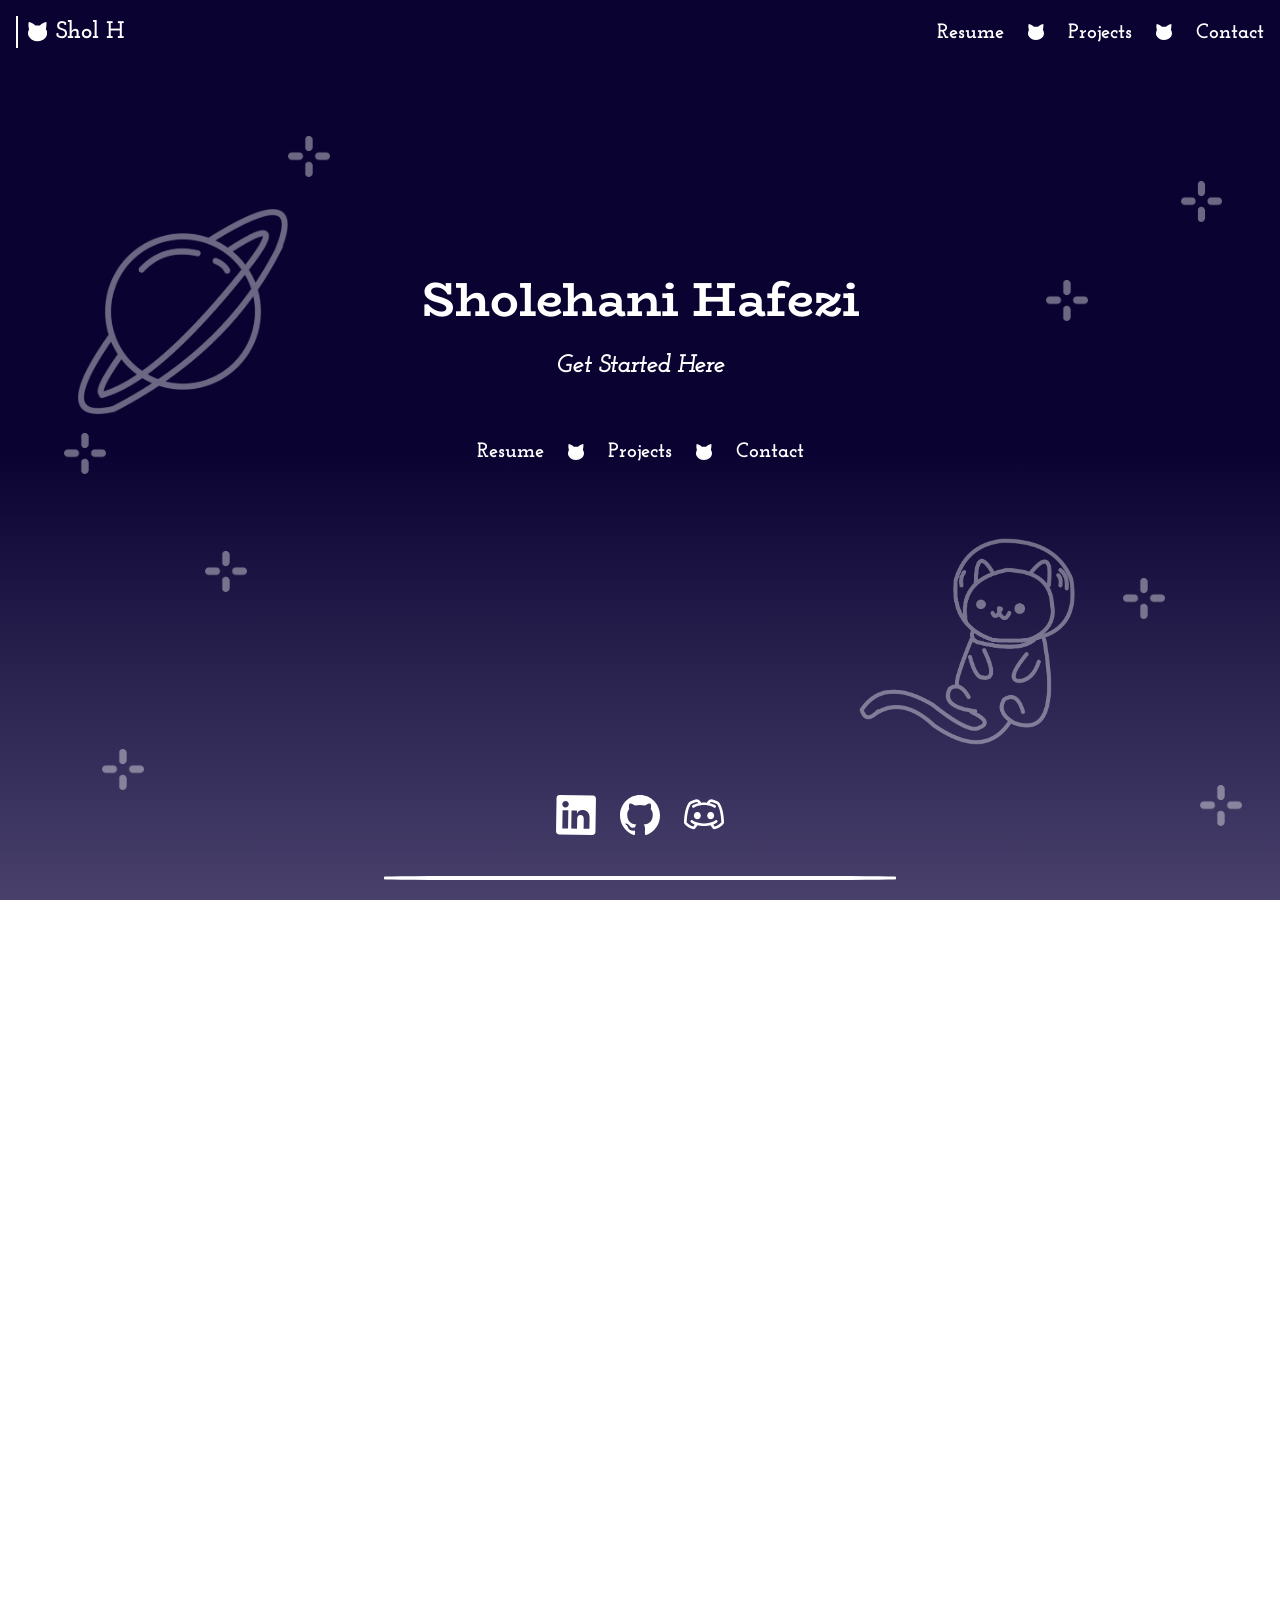
==== index.html @ 2baee641 "trying to get pages" ====
<!DOCTYPE html>
<html lang="en">

<head>
    <meta charset="utf-8">
    <title>Sholehani's Resume Website</title>
    <link href="assets/images/myicon.ico" rel="icon">

    <link rel="stylesheet" type="text/css" href="/global.css">
    <link rel="stylesheet" type="text/css" href="/styles/index.css">
</head>

<body>
    <header>
        <nav id="home-nav">
            <div class="vertical-line"></div>
            <svg id="cat-home" viewBox="-9512 -6772 30 30">
                <path d="M-9487.831,-6744.692C-9487.831,-6744.692,-9483.152,-6747.042,-9482.124,-6753.346C-9481.396,-6757.812,-9484.100,-6760.846,-9484.100,-6760.846C-9484.100,-6760.846,-9483.506,-6763.000,-9483.222,-6766.615C-9482.921,-6770.436,-9483.222,-6772.000,-9483.222,-6772.000C-9483.222,-6772.000,-9485.755,-6771.724,-9488.709,-6770.077C-9492.193,-6768.134,-9493.318,-6766.615,-9493.318,-6766.615L-9500.780,-6766.615C-9500.780,-6766.615,-9501.992,-6768.225,-9505.388,-6770.077C-9508.576,-6771.815,-9510.656,-6772.000,-9510.656,-6772.000C-9510.656,-6772.000,-9511.453,-6770.139,-9511.314,-6766.615C-9511.160,-6762.703,-9510.217,-6760.846,-9510.217,-6760.846C-9510.217,-6760.846,-9512.258,-6757.600,-9511.973,-6753.346C-9511.673,-6748.882,-9506.266,-6744.692,-9506.266,-6744.692C-9506.266,-6744.692,-9503.389,-6742.000,-9497.268,-6742.000C-9491.099,-6742.000,-9487.831,-6744.692,-9487.831,-6744.692Z" style="fill:#ffffff;fill-opacity:1"></path>
            </svg>
        <a id="home-link" title="Shol H" href="#home-page"> Shol H </a>
        </nav>

        <nav>
            <a title="Resume"  href="#resume-page">Resume</a>
            <svg class="cat-nav" viewBox="-9512 -6772 30 30">
                <path d="M-9487.831,-6744.692C-9487.831,-6744.692,-9483.152,-6747.042,-9482.124,-6753.346C-9481.396,-6757.812,-9484.100,-6760.846,-9484.100,-6760.846C-9484.100,-6760.846,-9483.506,-6763.000,-9483.222,-6766.615C-9482.921,-6770.436,-9483.222,-6772.000,-9483.222,-6772.000C-9483.222,-6772.000,-9485.755,-6771.724,-9488.709,-6770.077C-9492.193,-6768.134,-9493.318,-6766.615,-9493.318,-6766.615L-9500.780,-6766.615C-9500.780,-6766.615,-9501.992,-6768.225,-9505.388,-6770.077C-9508.576,-6771.815,-9510.656,-6772.000,-9510.656,-6772.000C-9510.656,-6772.000,-9511.453,-6770.139,-9511.314,-6766.615C-9511.160,-6762.703,-9510.217,-6760.846,-9510.217,-6760.846C-9510.217,-6760.846,-9512.258,-6757.600,-9511.973,-6753.346C-9511.673,-6748.882,-9506.266,-6744.692,-9506.266,-6744.692C-9506.266,-6744.692,-9503.389,-6742.000,-9497.268,-6742.000C-9491.099,-6742.000,-9487.831,-6744.692,-9487.831,-6744.692Z" style="fill:#ffffff;fill-opacity:1"></path>
            </svg>
            <a title="Project" href="#project-page">Projects</a>
            <svg class="cat-nav" viewBox="-9512 -6772 30 30">
                <path d="M-9487.831,-6744.692C-9487.831,-6744.692,-9483.152,-6747.042,-9482.124,-6753.346C-9481.396,-6757.812,-9484.100,-6760.846,-9484.100,-6760.846C-9484.100,-6760.846,-9483.506,-6763.000,-9483.222,-6766.615C-9482.921,-6770.436,-9483.222,-6772.000,-9483.222,-6772.000C-9483.222,-6772.000,-9485.755,-6771.724,-9488.709,-6770.077C-9492.193,-6768.134,-9493.318,-6766.615,-9493.318,-6766.615L-9500.780,-6766.615C-9500.780,-6766.615,-9501.992,-6768.225,-9505.388,-6770.077C-9508.576,-6771.815,-9510.656,-6772.000,-9510.656,-6772.000C-9510.656,-6772.000,-9511.453,-6770.139,-9511.314,-6766.615C-9511.160,-6762.703,-9510.217,-6760.846,-9510.217,-6760.846C-9510.217,-6760.846,-9512.258,-6757.600,-9511.973,-6753.346C-9511.673,-6748.882,-9506.266,-6744.692,-9506.266,-6744.692C-9506.266,-6744.692,-9503.389,-6742.000,-9497.268,-6742.000C-9491.099,-6742.000,-9487.831,-6744.692,-9487.831,-6744.692Z" style="fill:#ffffff;fill-opacity:1"></path>
            </svg>
            <a title="Contact" href="#contact-page">Contact</a>
        </nav>
    </header>

    <main>

        <div id="home-page" class="page">
            <h1>Sholehani Hafezi</h1>
            <h3>Get Started Here</h3>
            <nav id="home-nav2">
                <a title="Resume"  href="#resume-page">Resume</a>
                <svg class="cat-nav" viewBox="-9512 -6772 30 30">
                    <path d="M-9487.831,-6744.692C-9487.831,-6744.692,-9483.152,-6747.042,-9482.124,-6753.346C-9481.396,-6757.812,-9484.100,-6760.846,-9484.100,-6760.846C-9484.100,-6760.846,-9483.506,-6763.000,-9483.222,-6766.615C-9482.921,-6770.436,-9483.222,-6772.000,-9483.222,-6772.000C-9483.222,-6772.000,-9485.755,-6771.724,-9488.709,-6770.077C-9492.193,-6768.134,-9493.318,-6766.615,-9493.318,-6766.615L-9500.780,-6766.615C-9500.780,-6766.615,-9501.992,-6768.225,-9505.388,-6770.077C-9508.576,-6771.815,-9510.656,-6772.000,-9510.656,-6772.000C-9510.656,-6772.000,-9511.453,-6770.139,-9511.314,-6766.615C-9511.160,-6762.703,-9510.217,-6760.846,-9510.217,-6760.846C-9510.217,-6760.846,-9512.258,-6757.600,-9511.973,-6753.346C-9511.673,-6748.882,-9506.266,-6744.692,-9506.266,-6744.692C-9506.266,-6744.692,-9503.389,-6742.000,-9497.268,-6742.000C-9491.099,-6742.000,-9487.831,-6744.692,-9487.831,-6744.692Z" style="fill:#ffffff;fill-opacity:1"></path>
                </svg>
                <a title="Project" href="#project-page">Projects</a>
                <svg class="cat-nav" viewBox="-9512 -6772 30 30">
                    <path d="M-9487.831,-6744.692C-9487.831,-6744.692,-9483.152,-6747.042,-9482.124,-6753.346C-9481.396,-6757.812,-9484.100,-6760.846,-9484.100,-6760.846C-9484.100,-6760.846,-9483.506,-6763.000,-9483.222,-6766.615C-9482.921,-6770.436,-9483.222,-6772.000,-9483.222,-6772.000C-9483.222,-6772.000,-9485.755,-6771.724,-9488.709,-6770.077C-9492.193,-6768.134,-9493.318,-6766.615,-9493.318,-6766.615L-9500.780,-6766.615C-9500.780,-6766.615,-9501.992,-6768.225,-9505.388,-6770.077C-9508.576,-6771.815,-9510.656,-6772.000,-9510.656,-6772.000C-9510.656,-6772.000,-9511.453,-6770.139,-9511.314,-6766.615C-9511.160,-6762.703,-9510.217,-6760.846,-9510.217,-6760.846C-9510.217,-6760.846,-9512.258,-6757.600,-9511.973,-6753.346C-9511.673,-6748.882,-9506.266,-6744.692,-9506.266,-6744.692C-9506.266,-6744.692,-9503.389,-6742.000,-9497.268,-6742.000C-9491.099,-6742.000,-9487.831,-6744.692,-9487.831,-6744.692Z" style="fill:#ffffff;fill-opacity:1"></path>
                </svg>
                <a title="Contact" href="#contact-page">Contact</a>
            </nav>
            
            <nav id="home-social" class="social-nav">
                <a title="GitHub" href="https://linkedin.com/in/Sholehani" target="_blank">
                <svg class="social-icon" viewBox="-8746.478 -5898 55.835 55.835">
                    <path d="M-8741.407,-5897.935C-8743.743,-5897.971,-8745.666,-5896.106,-8745.702,-5893.770L-8746.414,-5847.237C-8746.449,-5844.900,-8744.584,-5842.977,-8742.248,-5842.942L-8695.715,-5842.230C-8693.379,-5842.194,-8691.456,-5844.059,-8691.420,-5846.396L-8690.708,-5892.929C-8690.673,-5895.265,-8692.537,-5897.188,-8694.874,-5897.224L-8741.407,-5897.935ZL-8741.407,-5897.935ZM-8737.289,-5876.716L-8729.251,-5876.593L-8729.639,-5851.211L-8737.677,-5851.334L-8737.289,-5876.716ZL-8737.289,-5876.716ZM-8728.593,-5885.024C-8728.632,-5882.513,-8730.699,-5880.508,-8733.210,-5880.546C-8735.722,-5880.585,-8737.727,-5882.652,-8737.688,-5885.163C-8737.650,-5887.675,-8735.583,-5889.680,-8733.071,-5889.641C-8730.560,-5889.603,-8728.555,-5887.536,-8728.593,-5885.024ZL-8728.593,-5885.024ZM-8699.580,-5866.166C-8699.463,-5873.801,-8704.353,-5876.846,-8709.255,-5876.921C-8710.860,-5877.024,-8712.463,-5876.712,-8713.906,-5876.015C-8715.001,-5875.486,-8716.159,-5874.255,-8717.070,-5872.097L-8717.295,-5872.101L-8717.230,-5876.407L-8724.809,-5876.523L-8725.198,-5851.124L-8717.134,-5851.000L-8716.928,-5864.510C-8717.023,-5865.895,-8716.553,-5867.676,-8715.631,-5868.727C-8714.709,-5869.777,-8713.409,-5870.011,-8712.424,-5870.125L-8712.118,-5870.121C-8709.554,-5870.081,-8707.675,-5868.465,-8707.736,-5864.464L-8707.944,-5850.860L-8699.881,-5850.736L-8699.580,-5866.166ZL-8699.580,-5866.166Z" fill="currentColor" fill-rule="evenodd" clip-rule="evenodd" style="fill:currentColor"></path>
                </svg>
                </a>
            
                <a title="GitHub" href="https://github.com/Sholehani" target="_blank">
                <svg class="social-icon" viewBox="-8636.083 -5897.583 55 55">
                    <path d="M-8608.585,-5897.583C-8623.769,-5897.583,-8636.083,-5884.959,-8636.083,-5869.386C-8636.083,-5856.930,-8628.204,-5846.361,-8617.276,-5842.631C-8615.900,-5842.373,-8615.399,-5843.243,-8615.399,-5843.991C-8615.399,-5844.661,-8615.422,-5846.434,-8615.436,-5848.786C-8623.085,-5847.083,-8624.699,-5852.566,-8624.699,-5852.566C-8625.950,-5855.824,-8627.753,-5856.691,-8627.753,-5856.691C-8630.250,-5858.439,-8627.564,-5858.405,-8627.564,-5858.405C-8624.804,-5858.206,-8623.352,-5855.498,-8623.352,-5855.498C-8620.899,-5851.190,-8616.915,-5852.435,-8615.348,-5853.157C-8615.098,-5854.978,-8614.388,-5856.221,-8613.603,-5856.925C-8619.709,-5857.638,-8626.129,-5860.056,-8626.129,-5870.861C-8626.129,-5873.940,-8625.057,-5876.455,-8623.298,-5878.426C-8623.581,-5879.140,-8624.525,-5882.006,-8623.028,-5885.888C-8623.028,-5885.888,-8620.720,-5886.647,-8615.466,-5883.000C-8613.273,-5883.624,-8610.920,-5883.936,-8608.582,-5883.948C-8606.245,-5883.936,-8603.894,-5883.624,-8601.697,-5883.000C-8596.447,-5886.647,-8594.143,-5885.888,-8594.143,-5885.888C-8592.642,-5882.006,-8593.585,-5879.140,-8593.867,-5878.426C-8592.105,-5876.455,-8591.041,-5873.940,-8591.041,-5870.861C-8591.041,-5860.028,-8597.472,-5857.645,-8603.597,-5856.947C-8602.611,-5856.077,-8601.731,-5854.356,-8601.731,-5851.725C-8601.731,-5847.957,-8601.765,-5844.916,-8601.765,-5843.991C-8601.765,-5843.237,-8601.268,-5842.359,-8599.874,-5842.634C-8588.955,-5846.371,-8581.083,-5856.932,-8581.083,-5869.386C-8581.083,-5884.959,-8593.397,-5897.583,-8608.585,-5897.583ZL-8608.585,-5897.583Z" fill="currentColor" fill-rule="evenodd" clip-rule="evenodd" style="fill:currentColor"></path>
                </svg>
                </a>

                <a title="Discord" href="https://discordapp.com/users/[301450820963139584]" target="_blank">
                <svg class="social-icon" viewBox="-8526.522 -5893.583 55 47">
                    <path d="M-8507.898,-5891.561C-8508.058,-5891.585,-8508.220,-5891.589,-8508.381,-5891.572C-8511.476,-5891.241,-8516.178,-5889.605,-8518.954,-5888.128C-8519.146,-5888.027,-8519.317,-5887.892,-8519.460,-5887.731C-8520.619,-5886.432,-8521.666,-5884.315,-8522.485,-5882.324C-8523.328,-5880.275,-8524.026,-5878.115,-8524.424,-5876.554C-8525.719,-5871.476,-8526.430,-5865.380,-8526.522,-5859.602C-8526.526,-5859.301,-8526.454,-5859.004,-8526.311,-5858.737C-8525.198,-5856.660,-8522.814,-5854.742,-8520.435,-5853.343C-8518.028,-5851.929,-8515.216,-5850.807,-8512.941,-5850.591C-8512.370,-5850.537,-8511.806,-5850.748,-8511.418,-5851.162C-8510.846,-5851.769,-8509.882,-5853.180,-8509.157,-5854.268C-8508.771,-5854.848,-8508.414,-5855.396,-8508.153,-5855.799C-8508.136,-5855.827,-8508.118,-5855.854,-8508.101,-5855.880C-8505.636,-5855.298,-8502.627,-5854.898,-8499.017,-5854.898C-8495.411,-5854.898,-8492.405,-5855.298,-8489.941,-5855.878C-8489.925,-5855.853,-8489.908,-5855.826,-8489.890,-5855.799C-8489.630,-5855.396,-8489.273,-5854.848,-8488.887,-5854.268C-8488.162,-5853.180,-8487.197,-5851.769,-8486.626,-5851.162C-8486.237,-5850.748,-8485.673,-5850.537,-8485.103,-5850.591C-8482.827,-5850.807,-8480.016,-5851.929,-8477.609,-5853.343C-8475.230,-5854.742,-8472.846,-5856.660,-8471.732,-5858.737C-8471.590,-5859.004,-8471.517,-5859.301,-8471.522,-5859.602C-8471.614,-5865.380,-8472.324,-5871.476,-8473.619,-5876.554C-8474.017,-5878.115,-8474.715,-5880.275,-8475.559,-5882.324C-8476.378,-5884.315,-8477.425,-5886.432,-8478.583,-5887.731C-8478.727,-5887.892,-8478.898,-5888.027,-8479.089,-5888.128C-8481.865,-5889.605,-8486.567,-5891.241,-8489.663,-5891.572C-8489.824,-5891.589,-8489.986,-5891.585,-8490.146,-5891.561C-8490.919,-5891.442,-8491.582,-5891.051,-8492.066,-5890.692C-8492.579,-5890.313,-8493.054,-5889.846,-8493.463,-5889.375C-8494.061,-5888.686,-8494.642,-5887.844,-8495.012,-5887.045C-8496.261,-5887.185,-8497.598,-5887.267,-8499.017,-5887.267C-8500.440,-5887.267,-8501.780,-5887.185,-8503.031,-5887.044C-8503.401,-5887.843,-8503.982,-5888.686,-8504.581,-5889.375C-8504.990,-5889.846,-8505.465,-5890.313,-8505.977,-5890.692C-8506.462,-5891.051,-8507.124,-5891.442,-8507.898,-5891.561ZZM-8486.311,-5856.982C-8486.156,-5856.746,-8485.990,-5856.494,-8485.818,-5856.235C-8485.341,-5855.519,-8484.871,-5854.834,-8484.503,-5854.329C-8483.066,-5854.653,-8481.245,-5855.399,-8479.493,-5856.428C-8477.514,-5857.592,-8475.955,-5858.923,-8475.197,-5860.048C-8475.318,-5865.455,-8475.999,-5871.064,-8477.176,-5875.681C-8477.531,-5877.077,-8478.176,-5879.078,-8478.958,-5880.978C-8479.691,-5882.760,-8480.469,-5884.262,-8481.146,-5885.127C-8483.517,-5886.330,-8487.238,-5887.600,-8489.671,-5887.948C-8489.719,-5887.919,-8489.781,-5887.879,-8489.857,-5887.823C-8490.101,-5887.641,-8490.385,-5887.373,-8490.672,-5887.042C-8490.863,-5886.823,-8491.032,-5886.603,-8491.178,-5886.395C-8489.830,-5886.086,-8488.641,-5885.724,-8487.622,-5885.360C-8486.278,-5884.881,-8485.231,-5884.398,-8484.508,-5884.028C-8484.146,-5883.843,-8483.866,-5883.686,-8483.669,-5883.572C-8483.571,-5883.514,-8483.494,-5883.467,-8483.439,-5883.433L-8483.371,-5883.391L-8483.350,-5883.377L-8483.342,-5883.372L-8483.339,-5883.370L-8483.338,-5883.369C-8483.337,-5883.369,-8483.337,-5883.368,-8484.299,-5881.951L-8483.336,-5883.368C-8482.494,-5882.818,-8482.267,-5881.701,-8482.828,-5880.875C-8483.389,-5880.050,-8484.523,-5879.826,-8485.365,-5880.373L-8485.367,-5880.374L-8485.368,-5880.375L-8485.369,-5880.375L-8485.369,-5880.375C-8485.370,-5880.376,-8485.370,-5880.376,-8484.353,-5881.872L-8485.370,-5880.376L-8485.396,-5880.392C-8485.426,-5880.410,-8485.476,-5880.441,-8485.546,-5880.482C-8485.686,-5880.564,-8485.906,-5880.688,-8486.204,-5880.840C-8486.798,-5881.144,-8487.698,-5881.561,-8488.875,-5881.980C-8491.228,-5882.820,-8494.681,-5883.670,-8499.017,-5883.670C-8503.353,-5883.670,-8506.807,-5882.820,-8509.160,-5881.980C-8510.336,-5881.561,-8511.236,-5881.144,-8511.831,-5880.840C-8512.128,-5880.688,-8512.349,-5880.564,-8512.489,-5880.482C-8512.559,-5880.441,-8512.609,-5880.410,-8512.639,-5880.392L-8512.667,-5880.374L-8512.667,-5880.375C-8512.666,-5880.375,-8512.666,-5880.375,-8512.666,-5880.375L-8512.667,-5880.375L-8512.667,-5880.375C-8513.509,-5879.825,-8514.645,-5880.049,-8515.206,-5880.875C-8515.768,-5881.701,-8515.540,-5882.818,-8514.698,-5883.368L-8513.681,-5881.872C-8514.698,-5883.368,-8514.698,-5883.369,-8514.697,-5883.369L-8514.696,-5883.370L-8514.693,-5883.372L-8514.685,-5883.377L-8514.663,-5883.391L-8514.596,-5883.433C-8514.541,-5883.467,-8514.463,-5883.514,-8514.365,-5883.572C-8514.169,-5883.686,-8513.888,-5883.843,-8513.527,-5884.028C-8512.804,-5884.398,-8511.756,-5884.881,-8510.413,-5885.360C-8509.396,-5885.723,-8508.209,-5886.084,-8506.865,-5886.393C-8507.010,-5886.602,-8507.180,-5886.822,-8507.371,-5887.042C-8507.659,-5887.373,-8507.943,-5887.641,-8508.187,-5887.823C-8508.263,-5887.879,-8508.325,-5887.919,-8508.373,-5887.948C-8510.805,-5887.600,-8514.526,-5886.330,-8516.898,-5885.127C-8517.575,-5884.262,-8518.352,-5882.760,-8519.086,-5880.978C-8519.867,-5879.078,-8520.512,-5877.077,-8520.868,-5875.681C-8522.045,-5871.064,-8522.726,-5865.455,-8522.846,-5860.048C-8522.089,-5858.923,-8520.529,-5857.592,-8518.551,-5856.428C-8516.799,-5855.399,-8514.978,-5854.653,-8513.541,-5854.329C-8513.173,-5854.834,-8512.703,-5855.519,-8512.226,-5856.235C-8512.053,-5856.495,-8511.886,-5856.748,-8511.731,-5856.985C-8512.080,-5857.118,-8512.411,-5857.253,-8512.725,-5857.388C-8514.193,-5858.023,-8515.272,-5858.667,-8516.001,-5859.170C-8516.366,-5859.421,-8516.642,-5859.637,-8516.837,-5859.798C-8516.934,-5859.879,-8517.010,-5859.946,-8517.067,-5859.997C-8517.095,-5860.023,-8517.118,-5860.044,-8517.137,-5860.062L-8517.160,-5860.084L-8517.170,-5860.093L-8517.174,-5860.097L-8517.175,-5860.099C-8517.176,-5860.099,-8517.177,-5860.100,-8515.881,-5861.372L-8517.177,-5860.100C-8517.893,-5860.802,-8517.893,-5861.941,-8517.177,-5862.643C-8516.465,-5863.342,-8515.313,-5863.346,-8514.596,-5862.654L-8514.582,-5862.641C-8514.563,-5862.624,-8514.525,-5862.591,-8514.468,-5862.543C-8514.355,-5862.449,-8514.165,-5862.300,-8513.893,-5862.112C-8513.351,-5861.739,-8512.482,-5861.214,-8511.247,-5860.679C-8508.781,-5859.614,-8504.818,-5858.495,-8499.017,-5858.495C-8493.217,-5858.495,-8489.253,-5859.614,-8486.788,-5860.679C-8485.552,-5861.214,-8484.683,-5861.739,-8484.141,-5862.112C-8483.870,-5862.300,-8483.680,-5862.449,-8483.566,-5862.543C-8483.509,-5862.591,-8483.472,-5862.624,-8483.453,-5862.641L-8483.438,-5862.654C-8482.722,-5863.346,-8481.570,-5863.342,-8480.857,-5862.643C-8480.142,-5861.941,-8480.142,-5860.802,-8480.857,-5860.100L-8482.135,-5861.354C-8480.857,-5860.100,-8480.858,-5860.099,-8480.859,-5860.099L-8480.861,-5860.097L-8480.865,-5860.093L-8480.874,-5860.084L-8480.898,-5860.062C-8480.916,-5860.044,-8480.939,-5860.023,-8480.968,-5859.997C-8481.024,-5859.946,-8481.100,-5859.879,-8481.198,-5859.798C-8481.392,-5859.637,-8481.669,-5859.421,-8482.033,-5859.170C-8482.763,-5858.667,-8483.842,-5858.023,-8485.309,-5857.388C-8485.625,-5857.252,-8485.959,-5857.116,-8486.311,-5856.982ZZM-8511.553,-5872.837C-8510.660,-5873.781,-8509.448,-5874.314,-8508.182,-5874.320C-8506.916,-5874.314,-8505.704,-5873.781,-8504.811,-5872.837C-8503.918,-5871.893,-8503.416,-5870.616,-8503.416,-5869.285C-8503.416,-5867.953,-8503.918,-5866.676,-8504.811,-5865.732C-8505.704,-5864.788,-8506.916,-5864.255,-8508.182,-5864.249C-8509.448,-5864.255,-8510.660,-5864.788,-8511.553,-5865.732C-8512.446,-5866.676,-8512.948,-5867.953,-8512.948,-5869.285C-8512.948,-5870.616,-8512.446,-5871.893,-8511.553,-5872.837ZZM-8489.857,-5874.320C-8491.122,-5874.314,-8492.335,-5873.781,-8493.228,-5872.837C-8494.121,-5871.893,-8494.622,-5870.616,-8494.622,-5869.285C-8494.622,-5867.953,-8494.121,-5866.676,-8493.228,-5865.732C-8492.335,-5864.788,-8491.122,-5864.255,-8489.857,-5864.249C-8488.591,-5864.255,-8487.379,-5864.788,-8486.485,-5865.732C-8485.592,-5866.676,-8485.091,-5867.953,-8485.091,-5869.285C-8485.091,-5870.616,-8485.592,-5871.893,-8486.485,-5872.837C-8487.379,-5873.781,-8488.591,-5874.314,-8489.857,-5874.320ZZ" fill="currentColor" fill-rule="evenodd" clip-rule="evenodd" style="fill:currentColor"></path>
                </svg>
                </a>
            </nav> 

            <div class="page-border"></div>

            <image id="saturn" class="page-img" src="/assets/images/saturn.png" alt="Saturn"></image>
            <image id="left-star1" class="star" src="/assets/images/star.png" alt="Star"></image>
            <image id="left-star2" class="star" src="/assets/images/star.png" alt="Star"></image>
            <image id="left-star3" class="star" src="/assets/images/star.png" alt="Star"></image>
            <image id="left-star4" class="star" src="/assets/images/star.png" alt="Star"></image>
            <image id="cat1" class="page-img" src="/assets/images/space-cat1.png" alt="Space Cat 1"></image>
            
            <image id="right-star1" class="star" src="/assets/images/star.png" alt="Star"></image>
            <image id="right-star2" class="star" src="/assets/images/star.png" alt="Star"></image>
            <image id="right-star3" class="star" src="/assets/images/star.png" alt="Star"></image>
            <image id="right-star4" class="star" src="/assets/images/star.png" alt="Star"></image>  
        </div> 
            
        

        <div id="resume-page" class="page">
            <div id="resume-title" class="page-title">
                <h1 title="Resume">Resume</h1>
                <div class="vertical-line"></div>
                <a title="Download Resume" href="/assets/files/resume.pdf" download >
                <svg class="social-icon" viewBox="-8509 -5377.5 56 41">
                    <path d="M-8491.698,-5362.121C-8491.698,-5367.781,-8486.921,-5372.369,-8481.028,-5372.369C-8475.135,-5372.369,-8470.358,-5367.781,-8470.358,-5362.121L-8470.358,-5359.559L-8467.691,-5359.559C-8462.534,-5359.559,-8458.354,-5355.544,-8458.354,-5350.591C-8458.354,-5345.639,-8462.534,-5341.624,-8467.691,-5341.624L-8467.958,-5341.624C-8469.431,-5341.624,-8470.625,-5340.477,-8470.625,-5339.062C-8470.625,-5337.647,-8469.431,-5336.500,-8467.958,-5336.500L-8467.691,-5336.500C-8460.063,-5336.491,-8453.701,-5342.096,-8453.054,-5349.396C-8452.406,-5356.695,-8457.691,-5363.254,-8465.210,-5364.483C-8466.421,-5371.974,-8473.135,-5377.500,-8481.028,-5377.500C-8488.921,-5377.500,-8495.636,-5371.974,-8496.847,-5364.483C-8504.340,-5363.227,-8509.592,-5356.680,-8508.946,-5349.401C-8508.301,-5342.121,-8501.972,-5336.522,-8494.366,-5336.500L-8494.099,-5336.500C-8492.626,-5336.500,-8491.432,-5337.647,-8491.432,-5339.062C-8491.432,-5340.477,-8492.626,-5341.624,-8494.099,-5341.624L-8494.366,-5341.624C-8499.522,-5341.624,-8503.702,-5345.639,-8503.702,-5350.591C-8503.702,-5355.544,-8499.522,-5359.559,-8494.366,-5359.559L-8491.698,-5359.559L-8491.698,-5362.121ZZM-8478.361,-5359.559C-8478.361,-5360.974,-8479.555,-5362.121,-8481.028,-5362.121C-8482.502,-5362.121,-8483.696,-5360.974,-8483.696,-5359.559L-8483.696,-5345.247L-8487.145,-5348.560C-8488.192,-5349.531,-8489.855,-5349.517,-8490.884,-5348.529C-8491.913,-5347.540,-8491.928,-5345.942,-8490.917,-5344.937L-8482.914,-5337.251C-8481.873,-5336.250,-8480.184,-5336.250,-8479.142,-5337.251L-8471.140,-5344.937C-8470.129,-5345.942,-8470.143,-5347.540,-8471.172,-5348.529C-8472.201,-5349.517,-8473.865,-5349.531,-8474.912,-5348.560L-8478.361,-5345.247L-8478.361,-5359.559ZZ" fill-rule="evenodd" clip-rule="evenodd" style="fill:#ffffff;fill-opacity:1"></path>
                </svg>
                </a>
            </div>

            <section>
                <h2 title="Education">Education</h2>
                <div class="content">
                    <p class="text-year">2022-2024</p>
                    <h2>University of California, San Diego</h2>
                    <div class="text-p">
                        <h3>La Jolla, CA</h3>
                        <p>Bachelor of Arts in Computer Science</p>
                    </div>
                </div>
            </section>

            <section>
                <h2 class="hidden">Education</h2>
                <div class="content">
                    <p class="text-year">2020-2022</p>
                    <h2>San Diego Miramar College</h2>
                    <div class="text-p">
                        <h3>San Diego, CA</h3>
                        <p>Associate Degree in Pre-Engineering Studies</p>
                    </div>
                </div>
            </section>

            <div class="section-border"></div>

            <section>
                <h2 title="Experience">Experience</h2>
                <div class="content">
                    <p class="text-year">2023-2024</p>
                    <h2>Women In Computing — Team Lead, Programmer</h2>
                    <div class="text-p">
                        <h3>University of San Diego, CA</h3>
                        <ul class="text-p">
                            <li>Developed a local web application using PostgreSQL and HTML for a student enrollment system</li>
                            <li>Led and managed group tasks among programmers and held technical tutorials for underclassmen</li>
                            <li>Explored practical skills for integrating people's skillsets outside of computer science</li>
                        </ul>
                    </div>
                </div>
            </section>

            <section>
                <h2 class="hidden">Experience</h2>
                <div class="content">
                    <p class="text-year">2020-2022</p>
                    <h2>Girls Who Code — Programmer</h2>
                    <div class="text-p">
                        <h3>San Diego Miramar College</h3>
                        <ul class="text-p">
                            <li>Developed a mental health chatbot using Python to host on a college's health center webpage</li>
                            <li>Organized digital outreach opportunities targeting female college students in STEM</li>
                        </ul>
                    </div>
                </div>
            </section>

            <section>
                <h2 class="hidden">Experience</h2>
                <div class="content">
                    <p class="text-year">2018-2020</p>
                    <h2>Robotics Programmer</h2>
                    <div class="text-p">
                        <h3>Mt. Carmel High School - San Diego, CA</h3>
                        <ul class="text-p">
                            <li>Implemented robots' controls and autonomous phases using Java on Android-based robots</li>
                            <li>Competed in regional state competitions and troubleshooted spontaneous robot issues</li>
                            <li>Presented our robot's semantics at multiple local outreach events</li>
                        </ul>
                    </div>
                </div>
            </section>

            <div class="page-border"></div>

            <image id="moon" class="page-img" src="/assets/images/moon.png" alt="Moon"></image>
            <image id="left-star5" class="star" src="/assets/images/star.png" alt="Star"></image>
            <image id="left-star6" class="star" src="/assets/images/star.png" alt="Star"></image>
            <image id="left-star7" class="star" src="/assets/images/star.png" alt="Star"></image>
            <image id="right-star5" class="star" src="/assets/images/star.png" alt="Star"></image>
            <image id="right-star6" class="star" src="/assets/images/star.png" alt="Star"></image>
            <image id="right-star6-2" class="star" src="/assets/images/star.png" alt="Star"></image>
        </div>

        
        <div id="project-page" class="page">          
            <h1 class="page-title" title="Projects">Projects</h1>

            <section>
                <h3 class="tech-list">Java, HTML, Apache Tomcat, PostgreSQL</h3>
                <div class="content">
                    <p class="proj-text-year">2024</p>
                    <a title="University Enroll System" href="https://github.com/Sholehani/UniEnrollSystem"><h2 title="University Enrollment System">University Enrollment System </h2></a>
                    <div class="text-p">
                        <ul class="text-p">
                            <li>Developed a local Java application using Postgres JDBC Driver to interact with a database</li>
                            <li>Hosted forms for students and faculty to enroll/manage university courses and degree requirements</li>
                            <li>Managed Postgres DBMS database to receive and send data based on form interactions</li>
                            <li>Enabled multiple processing options based on user search settings and stored data</li>
                        </ul>
                    </div>
                </div>
            </section>
            
            <section>
                <h3 class="tech-list">C, Docker</h3>
                <div class="content">
                    <p class="proj-text-year">2024</p>
                    <h2 title="SimpleRouter">Simple Router / Packet Handler</h2>
                    <div class="text-p">
                        <ul class="text-p">
                            <li>Simulated routers to send/receive packets using Sliding Window Protocol and TCP congestion control</li>
                            <li>Implemented basic ARP and ICMP routing protocols between simulated routers</li>
                            <li>Manually structured and logged Ethernet frames navigating between routers</li>
                        </ul>
                    </div>
                </div>
            </section>

            <section>
                <h3 class="tech-list">HTML/CSS, JavaScript, MongoDB</h3>
                <div class="content">
                    <p class="proj-text-year">2023</p>
                    <a title="Stargazer" href="https://github.com/CSE-112-Team-7/Stargazer-V2"><h2 title="Stargazer">Stargazer (Fortune Web App)</h2></a>
                    <div class="text-p">
                        <ul class="text-p">
                            <li>Developed a web application to predict users' fortunes and store their findings</li>
                            <li>Integrated CI/CD pipeline to better simulate agile project management</li>
                            <li>Implemented website's back-end for fetching and sending users' fortunes using Node.js</li>
                            <li>Followed industry-like group procedures such as conducting sprints, retrospectives, and using ADR's</li>
                        </ul>
                    </div>
                </div>
            </section>

            <section>
                <h3 class="tech-list">Java, Apache Maven</h3>
                <div class="content">
                    <p class="proj-text-year">2022</p>
                    <a title="Battle-X-Armada" href="https://github.com/Sholehani/Battle-X-Armada"><h2 title="Battle X Armada">Battle X Armada (Video Game)</h2></a>
                    <div class="text-p">
                        <ul class="text-p">
                            <li>Developed a Space Invaders-like game with a local database to store high scores</li>
                            <li>Used Java’s Abstract Window Toolkit to implement attack mechanics and entity collision</li>
                        </ul>
                    </div>
                </div>
            </section>

            <image id="saturn-fish" class="page-img" src="/assets/images/saturn-fish.png" alt="Fish Saturn"></image>
            <image id="sun" class="page-img" src="/assets/images/sun.png" alt="Fish Saturn"></image>
            <image id="left-star8" class="star" src="/assets/images/star.png" alt="Star"></image>
            <image id="left-star9" class="star" src="/assets/images/star.png" alt="Star"></image>
            <image id="left-star10" class="star" src="/assets/images/star.png" alt="Star"></image>
            <image id="right-star7" class="star" src="/assets/images/star.png" alt="Star"></image>
            <image id="right-star8" class="star" src="/assets/images/star.png" alt="Star"></image>
            <image id="right-star9" class="star" src="/assets/images/star.png" alt="Star"></image>
        </div>

        
        

        <div class="page-border"></div>

        <div id="contact-page" class="page">
            <h1 class="page-title" title="Contact">Contact</h1>
            <p>Email: <a id="email" title="Email" href="mailto:sholhafezi@gmail.com" target="_blank">sholhafezi@gmail.com</a></p>
            <nav class="social-nav">
                <a title="GitHub" href="https://linkedin.com/in/Sholehani" target="_blank">
                    <svg class="social-icon" viewBox="-8746.478 -5898 55.835 55.835">
                        <path d="M-8741.407,-5897.935C-8743.743,-5897.971,-8745.666,-5896.106,-8745.702,-5893.770L-8746.414,-5847.237C-8746.449,-5844.900,-8744.584,-5842.977,-8742.248,-5842.942L-8695.715,-5842.230C-8693.379,-5842.194,-8691.456,-5844.059,-8691.420,-5846.396L-8690.708,-5892.929C-8690.673,-5895.265,-8692.537,-5897.188,-8694.874,-5897.224L-8741.407,-5897.935ZL-8741.407,-5897.935ZM-8737.289,-5876.716L-8729.251,-5876.593L-8729.639,-5851.211L-8737.677,-5851.334L-8737.289,-5876.716ZL-8737.289,-5876.716ZM-8728.593,-5885.024C-8728.632,-5882.513,-8730.699,-5880.508,-8733.210,-5880.546C-8735.722,-5880.585,-8737.727,-5882.652,-8737.688,-5885.163C-8737.650,-5887.675,-8735.583,-5889.680,-8733.071,-5889.641C-8730.560,-5889.603,-8728.555,-5887.536,-8728.593,-5885.024ZL-8728.593,-5885.024ZM-8699.580,-5866.166C-8699.463,-5873.801,-8704.353,-5876.846,-8709.255,-5876.921C-8710.860,-5877.024,-8712.463,-5876.712,-8713.906,-5876.015C-8715.001,-5875.486,-8716.159,-5874.255,-8717.070,-5872.097L-8717.295,-5872.101L-8717.230,-5876.407L-8724.809,-5876.523L-8725.198,-5851.124L-8717.134,-5851.000L-8716.928,-5864.510C-8717.023,-5865.895,-8716.553,-5867.676,-8715.631,-5868.727C-8714.709,-5869.777,-8713.409,-5870.011,-8712.424,-5870.125L-8712.118,-5870.121C-8709.554,-5870.081,-8707.675,-5868.465,-8707.736,-5864.464L-8707.944,-5850.860L-8699.881,-5850.736L-8699.580,-5866.166ZL-8699.580,-5866.166Z" fill="currentColor" fill-rule="evenodd" clip-rule="evenodd" style="fill:currentColor"></path>
                    </svg>
                    </a>
                
                    <a title="GitHub" href="https://github.com/Sholehani" target="_blank">
                    <svg class="social-icon" viewBox="-8636.083 -5897.583 55 55">
                        <path d="M-8608.585,-5897.583C-8623.769,-5897.583,-8636.083,-5884.959,-8636.083,-5869.386C-8636.083,-5856.930,-8628.204,-5846.361,-8617.276,-5842.631C-8615.900,-5842.373,-8615.399,-5843.243,-8615.399,-5843.991C-8615.399,-5844.661,-8615.422,-5846.434,-8615.436,-5848.786C-8623.085,-5847.083,-8624.699,-5852.566,-8624.699,-5852.566C-8625.950,-5855.824,-8627.753,-5856.691,-8627.753,-5856.691C-8630.250,-5858.439,-8627.564,-5858.405,-8627.564,-5858.405C-8624.804,-5858.206,-8623.352,-5855.498,-8623.352,-5855.498C-8620.899,-5851.190,-8616.915,-5852.435,-8615.348,-5853.157C-8615.098,-5854.978,-8614.388,-5856.221,-8613.603,-5856.925C-8619.709,-5857.638,-8626.129,-5860.056,-8626.129,-5870.861C-8626.129,-5873.940,-8625.057,-5876.455,-8623.298,-5878.426C-8623.581,-5879.140,-8624.525,-5882.006,-8623.028,-5885.888C-8623.028,-5885.888,-8620.720,-5886.647,-8615.466,-5883.000C-8613.273,-5883.624,-8610.920,-5883.936,-8608.582,-5883.948C-8606.245,-5883.936,-8603.894,-5883.624,-8601.697,-5883.000C-8596.447,-5886.647,-8594.143,-5885.888,-8594.143,-5885.888C-8592.642,-5882.006,-8593.585,-5879.140,-8593.867,-5878.426C-8592.105,-5876.455,-8591.041,-5873.940,-8591.041,-5870.861C-8591.041,-5860.028,-8597.472,-5857.645,-8603.597,-5856.947C-8602.611,-5856.077,-8601.731,-5854.356,-8601.731,-5851.725C-8601.731,-5847.957,-8601.765,-5844.916,-8601.765,-5843.991C-8601.765,-5843.237,-8601.268,-5842.359,-8599.874,-5842.634C-8588.955,-5846.371,-8581.083,-5856.932,-8581.083,-5869.386C-8581.083,-5884.959,-8593.397,-5897.583,-8608.585,-5897.583ZL-8608.585,-5897.583Z" fill="currentColor" fill-rule="evenodd" clip-rule="evenodd" style="fill:currentColor"></path>
                    </svg>
                    </a>
    
                    <a title="Discord" href="https://discordapp.com/users/[301450820963139584]" target="_blank">
                    <svg class="social-icon" viewBox="-8526.522 -5893.583 55 47">
                        <path d="M-8507.898,-5891.561C-8508.058,-5891.585,-8508.220,-5891.589,-8508.381,-5891.572C-8511.476,-5891.241,-8516.178,-5889.605,-8518.954,-5888.128C-8519.146,-5888.027,-8519.317,-5887.892,-8519.460,-5887.731C-8520.619,-5886.432,-8521.666,-5884.315,-8522.485,-5882.324C-8523.328,-5880.275,-8524.026,-5878.115,-8524.424,-5876.554C-8525.719,-5871.476,-8526.430,-5865.380,-8526.522,-5859.602C-8526.526,-5859.301,-8526.454,-5859.004,-8526.311,-5858.737C-8525.198,-5856.660,-8522.814,-5854.742,-8520.435,-5853.343C-8518.028,-5851.929,-8515.216,-5850.807,-8512.941,-5850.591C-8512.370,-5850.537,-8511.806,-5850.748,-8511.418,-5851.162C-8510.846,-5851.769,-8509.882,-5853.180,-8509.157,-5854.268C-8508.771,-5854.848,-8508.414,-5855.396,-8508.153,-5855.799C-8508.136,-5855.827,-8508.118,-5855.854,-8508.101,-5855.880C-8505.636,-5855.298,-8502.627,-5854.898,-8499.017,-5854.898C-8495.411,-5854.898,-8492.405,-5855.298,-8489.941,-5855.878C-8489.925,-5855.853,-8489.908,-5855.826,-8489.890,-5855.799C-8489.630,-5855.396,-8489.273,-5854.848,-8488.887,-5854.268C-8488.162,-5853.180,-8487.197,-5851.769,-8486.626,-5851.162C-8486.237,-5850.748,-8485.673,-5850.537,-8485.103,-5850.591C-8482.827,-5850.807,-8480.016,-5851.929,-8477.609,-5853.343C-8475.230,-5854.742,-8472.846,-5856.660,-8471.732,-5858.737C-8471.590,-5859.004,-8471.517,-5859.301,-8471.522,-5859.602C-8471.614,-5865.380,-8472.324,-5871.476,-8473.619,-5876.554C-8474.017,-5878.115,-8474.715,-5880.275,-8475.559,-5882.324C-8476.378,-5884.315,-8477.425,-5886.432,-8478.583,-5887.731C-8478.727,-5887.892,-8478.898,-5888.027,-8479.089,-5888.128C-8481.865,-5889.605,-8486.567,-5891.241,-8489.663,-5891.572C-8489.824,-5891.589,-8489.986,-5891.585,-8490.146,-5891.561C-8490.919,-5891.442,-8491.582,-5891.051,-8492.066,-5890.692C-8492.579,-5890.313,-8493.054,-5889.846,-8493.463,-5889.375C-8494.061,-5888.686,-8494.642,-5887.844,-8495.012,-5887.045C-8496.261,-5887.185,-8497.598,-5887.267,-8499.017,-5887.267C-8500.440,-5887.267,-8501.780,-5887.185,-8503.031,-5887.044C-8503.401,-5887.843,-8503.982,-5888.686,-8504.581,-5889.375C-8504.990,-5889.846,-8505.465,-5890.313,-8505.977,-5890.692C-8506.462,-5891.051,-8507.124,-5891.442,-8507.898,-5891.561ZZM-8486.311,-5856.982C-8486.156,-5856.746,-8485.990,-5856.494,-8485.818,-5856.235C-8485.341,-5855.519,-8484.871,-5854.834,-8484.503,-5854.329C-8483.066,-5854.653,-8481.245,-5855.399,-8479.493,-5856.428C-8477.514,-5857.592,-8475.955,-5858.923,-8475.197,-5860.048C-8475.318,-5865.455,-8475.999,-5871.064,-8477.176,-5875.681C-8477.531,-5877.077,-8478.176,-5879.078,-8478.958,-5880.978C-8479.691,-5882.760,-8480.469,-5884.262,-8481.146,-5885.127C-8483.517,-5886.330,-8487.238,-5887.600,-8489.671,-5887.948C-8489.719,-5887.919,-8489.781,-5887.879,-8489.857,-5887.823C-8490.101,-5887.641,-8490.385,-5887.373,-8490.672,-5887.042C-8490.863,-5886.823,-8491.032,-5886.603,-8491.178,-5886.395C-8489.830,-5886.086,-8488.641,-5885.724,-8487.622,-5885.360C-8486.278,-5884.881,-8485.231,-5884.398,-8484.508,-5884.028C-8484.146,-5883.843,-8483.866,-5883.686,-8483.669,-5883.572C-8483.571,-5883.514,-8483.494,-5883.467,-8483.439,-5883.433L-8483.371,-5883.391L-8483.350,-5883.377L-8483.342,-5883.372L-8483.339,-5883.370L-8483.338,-5883.369C-8483.337,-5883.369,-8483.337,-5883.368,-8484.299,-5881.951L-8483.336,-5883.368C-8482.494,-5882.818,-8482.267,-5881.701,-8482.828,-5880.875C-8483.389,-5880.050,-8484.523,-5879.826,-8485.365,-5880.373L-8485.367,-5880.374L-8485.368,-5880.375L-8485.369,-5880.375L-8485.369,-5880.375C-8485.370,-5880.376,-8485.370,-5880.376,-8484.353,-5881.872L-8485.370,-5880.376L-8485.396,-5880.392C-8485.426,-5880.410,-8485.476,-5880.441,-8485.546,-5880.482C-8485.686,-5880.564,-8485.906,-5880.688,-8486.204,-5880.840C-8486.798,-5881.144,-8487.698,-5881.561,-8488.875,-5881.980C-8491.228,-5882.820,-8494.681,-5883.670,-8499.017,-5883.670C-8503.353,-5883.670,-8506.807,-5882.820,-8509.160,-5881.980C-8510.336,-5881.561,-8511.236,-5881.144,-8511.831,-5880.840C-8512.128,-5880.688,-8512.349,-5880.564,-8512.489,-5880.482C-8512.559,-5880.441,-8512.609,-5880.410,-8512.639,-5880.392L-8512.667,-5880.374L-8512.667,-5880.375C-8512.666,-5880.375,-8512.666,-5880.375,-8512.666,-5880.375L-8512.667,-5880.375L-8512.667,-5880.375C-8513.509,-5879.825,-8514.645,-5880.049,-8515.206,-5880.875C-8515.768,-5881.701,-8515.540,-5882.818,-8514.698,-5883.368L-8513.681,-5881.872C-8514.698,-5883.368,-8514.698,-5883.369,-8514.697,-5883.369L-8514.696,-5883.370L-8514.693,-5883.372L-8514.685,-5883.377L-8514.663,-5883.391L-8514.596,-5883.433C-8514.541,-5883.467,-8514.463,-5883.514,-8514.365,-5883.572C-8514.169,-5883.686,-8513.888,-5883.843,-8513.527,-5884.028C-8512.804,-5884.398,-8511.756,-5884.881,-8510.413,-5885.360C-8509.396,-5885.723,-8508.209,-5886.084,-8506.865,-5886.393C-8507.010,-5886.602,-8507.180,-5886.822,-8507.371,-5887.042C-8507.659,-5887.373,-8507.943,-5887.641,-8508.187,-5887.823C-8508.263,-5887.879,-8508.325,-5887.919,-8508.373,-5887.948C-8510.805,-5887.600,-8514.526,-5886.330,-8516.898,-5885.127C-8517.575,-5884.262,-8518.352,-5882.760,-8519.086,-5880.978C-8519.867,-5879.078,-8520.512,-5877.077,-8520.868,-5875.681C-8522.045,-5871.064,-8522.726,-5865.455,-8522.846,-5860.048C-8522.089,-5858.923,-8520.529,-5857.592,-8518.551,-5856.428C-8516.799,-5855.399,-8514.978,-5854.653,-8513.541,-5854.329C-8513.173,-5854.834,-8512.703,-5855.519,-8512.226,-5856.235C-8512.053,-5856.495,-8511.886,-5856.748,-8511.731,-5856.985C-8512.080,-5857.118,-8512.411,-5857.253,-8512.725,-5857.388C-8514.193,-5858.023,-8515.272,-5858.667,-8516.001,-5859.170C-8516.366,-5859.421,-8516.642,-5859.637,-8516.837,-5859.798C-8516.934,-5859.879,-8517.010,-5859.946,-8517.067,-5859.997C-8517.095,-5860.023,-8517.118,-5860.044,-8517.137,-5860.062L-8517.160,-5860.084L-8517.170,-5860.093L-8517.174,-5860.097L-8517.175,-5860.099C-8517.176,-5860.099,-8517.177,-5860.100,-8515.881,-5861.372L-8517.177,-5860.100C-8517.893,-5860.802,-8517.893,-5861.941,-8517.177,-5862.643C-8516.465,-5863.342,-8515.313,-5863.346,-8514.596,-5862.654L-8514.582,-5862.641C-8514.563,-5862.624,-8514.525,-5862.591,-8514.468,-5862.543C-8514.355,-5862.449,-8514.165,-5862.300,-8513.893,-5862.112C-8513.351,-5861.739,-8512.482,-5861.214,-8511.247,-5860.679C-8508.781,-5859.614,-8504.818,-5858.495,-8499.017,-5858.495C-8493.217,-5858.495,-8489.253,-5859.614,-8486.788,-5860.679C-8485.552,-5861.214,-8484.683,-5861.739,-8484.141,-5862.112C-8483.870,-5862.300,-8483.680,-5862.449,-8483.566,-5862.543C-8483.509,-5862.591,-8483.472,-5862.624,-8483.453,-5862.641L-8483.438,-5862.654C-8482.722,-5863.346,-8481.570,-5863.342,-8480.857,-5862.643C-8480.142,-5861.941,-8480.142,-5860.802,-8480.857,-5860.100L-8482.135,-5861.354C-8480.857,-5860.100,-8480.858,-5860.099,-8480.859,-5860.099L-8480.861,-5860.097L-8480.865,-5860.093L-8480.874,-5860.084L-8480.898,-5860.062C-8480.916,-5860.044,-8480.939,-5860.023,-8480.968,-5859.997C-8481.024,-5859.946,-8481.100,-5859.879,-8481.198,-5859.798C-8481.392,-5859.637,-8481.669,-5859.421,-8482.033,-5859.170C-8482.763,-5858.667,-8483.842,-5858.023,-8485.309,-5857.388C-8485.625,-5857.252,-8485.959,-5857.116,-8486.311,-5856.982ZZM-8511.553,-5872.837C-8510.660,-5873.781,-8509.448,-5874.314,-8508.182,-5874.320C-8506.916,-5874.314,-8505.704,-5873.781,-8504.811,-5872.837C-8503.918,-5871.893,-8503.416,-5870.616,-8503.416,-5869.285C-8503.416,-5867.953,-8503.918,-5866.676,-8504.811,-5865.732C-8505.704,-5864.788,-8506.916,-5864.255,-8508.182,-5864.249C-8509.448,-5864.255,-8510.660,-5864.788,-8511.553,-5865.732C-8512.446,-5866.676,-8512.948,-5867.953,-8512.948,-5869.285C-8512.948,-5870.616,-8512.446,-5871.893,-8511.553,-5872.837ZZM-8489.857,-5874.320C-8491.122,-5874.314,-8492.335,-5873.781,-8493.228,-5872.837C-8494.121,-5871.893,-8494.622,-5870.616,-8494.622,-5869.285C-8494.622,-5867.953,-8494.121,-5866.676,-8493.228,-5865.732C-8492.335,-5864.788,-8491.122,-5864.255,-8489.857,-5864.249C-8488.591,-5864.255,-8487.379,-5864.788,-8486.485,-5865.732C-8485.592,-5866.676,-8485.091,-5867.953,-8485.091,-5869.285C-8485.091,-5870.616,-8485.592,-5871.893,-8486.485,-5872.837C-8487.379,-5873.781,-8488.591,-5874.314,-8489.857,-5874.320ZZ" fill="currentColor" fill-rule="evenodd" clip-rule="evenodd" style="fill:currentColor"></path>
                    </svg>
                    </a>
            </nav>

            <image id="ship" class="page-img" src="/assets/images/ship.png" alt="Space Ship"></image>
            <image id="left-star11" class="star" src="/assets/images/star.png" alt="Star"></image>
            <image id="right-star10" class="star" src="/assets/images/star.png" alt="Star"></image>
        </div>
    </main>

    

</body>

</html>
---- global.css ----
:root{
    --purple-500: rgba(10, 2, 49, 1);
    --purple-300: rgba(73, 65, 108, 1);

    --white-100:rgb(255, 255, 255);

    --gray--200:#7a7b7e;
}

* {
    margin: 0;
    padding: 0;
}

a, h1, h2, h3, p, li {
    color: var(--white-100);
    text-align: start;
}

h1, h2 {
    font-family: "BioRhyme", sans-serif, Arial;
    font-weight: normal;
}
h1 {
    font-size: 3rem;
}
h2, #home-link {
    font-size: 1.5rem;
}

h3, a, p, li {
    font-family: "JosefinSlab", sans-serif, Arial;
    font-style: normal;
}
h3 {
    font-style: italic;
    font-size: 1.5rem;
}
a, p, li, .text-p > h3 {
    font-size: 1.3rem;
    text-decoration: none;
}


@font-face {
    font-family: "BioRhyme";
    font-style: normal;
    font-weight: 300;
    src: url(/fonts/BioRhyme/BioRhyme-Regular.ttf) format("truetype");
}
@font-face {
    font-family: "BioRhyme";
    font-style: light;
    font-weight: 300;
    src: url(/fonts/BioRhyme/BioRhyme-Light.ttf) format("truetype");
}
@font-face {
    font-family: "BioRhyme";
    font-style: bold;
    font-weight: 300;
    src: url(/fonts/BioRhyme/BioRhyme-Bold.ttf) format("truetype");
}

@font-face {
    font-family: "JosefinSlab";
    font-style: normal;
    font-weight: 400;
    src: url(/fonts/Josefin_Slab/JosefinSlab-Regular.ttf) format("truetype");
}
@font-face {
    font-family: "JosefinSlab";
    font-style: italic;
    font-weight: 400;
    src: url(/fonts/Josefin_Slab/JosefinSlab-Italic.ttf) format("truetype");
}
@font-face {
    font-family: "JosefinSlab";
    font-style: bold;
    font-weight: 400;
    src: url(/fonts/Josefin_Slab/JosefinSlab-Bold.ttf) format("truetype");
}
---- styles/index.css ----
html, body {
    width: 100%;
    height: 100%;

    background: linear-gradient(to bottom, var(--purple-500) 50%,var(--purple-300) 100%);
    background-attachment: fixed;

    overflow: auto;
}


header {
    position: sticky;
    top: 0;
    z-index: 1;

    padding: 1rem 1rem 1rem 1rem;

    display: flex;
    flex-direction: row;
    align-items: center;
    justify-content: space-between;
    
}


nav {
    position: sticky;
    display: flex;
    flex-direction: row;
    column-gap: 1.5rem;
    justify-content: center;
    align-items: center;

}
#home-nav {
    column-gap: 0.6rem;
}
#home-nav2 {
    margin-top: 5vh;
}
#home-social {
    margin-top: 35vh;
    margin-bottom: none;
    margin-right: auto;
    margin-left: auto;
}
a:hover {
    text-decoration: underline;
}


.container {
    max-height: fit-content;

    display: grid;
    grid-template-columns: 0.8fr 3fr 0.8fr;
}
#home-container {
    grid-template-areas: 
    "img1 home img2";
}
#resume-container {
    grid-template-areas: 
    "img1 resume img2";
}


.page {
    padding-top: 6vh;

    display: flex;
    flex-direction: column;
    align-items: center;
}
.page-title {
    margin: auto;
    margin-bottom: 5vh;
    margin-top: 1vh;
    
    font-size: 2rem;
}

#home-page {
    position: relative;
    max-height:fit-content;
    margin-top: 16vh;

    row-gap: 2vh;
    grid-area: home;

    scroll-margin-top: 1000px;
}

#resume-page {
    position: relative;
}
#resume-title {
    display: flex;
    flex-direction: row;
    align-items: center;
    justify-content: center;
    column-gap: 2vw;
}

#project-page {
    position: relative;
}
#project-page > section {
    flex-direction: row-reverse;

}
.project-image {
    text-align: right;
}

#contact-page {
    position: relative;
    row-gap: 2vh;
    margin: auto;
    margin-bottom: 3vh;
}


section {
    min-width: 50%;
    margin: auto;
    margin-top: 3vh;
    margin-bottom: 3vh;

    display: flex;
    flex-direction: row;
    justify-content: space-between;
    column-gap: 18vw;
}
section > h2 {
    min-width: 15vw;
    max-height: min-content;
}
.content {
    min-width: 40vw;
    max-width: 40vw;
    height: min-content;
    display: grid;
    grid-template-columns: 0.5fr 3fr;
    column-gap: 1vw;
    row-gap: 1vh;
    justify-items: start;
    align-items: start;

    grid-template-areas: 
    "year title"
    ". p";
}
.text-year, .proj-text-year, .tech-list {
    padding-top: 0.75rem;
    max-width: min-content;
}
.text-year {
    justify-self: right;
    grid-area: year;
}
.proj-text-year {
    justify-self: left;
    grid-area: year;
}

.text-p {
    min-width: 20vw;
    max-width: inherit;
    display:flex;
    flex-direction: column;
    justify-content: left;
    row-gap: 1rem;

    grid-area: p;
    align-self: start;
}



.page-img, .star {
    position: absolute;
    height: 23vh;

    opacity: 40%;
}
.star {
    height: 22vh;
}

#saturn {
    left: 6vw;
    top: 0vh;
}
#moon {
    left: 6vw;
    top: 50vh;
}
#ship {
    right: 3vw;
    bottom: 10vh;
}
#cat1 {
    right: 16vw;
    bottom: 17vh;
}
#saturn-fish {
    right: 6vw;
    top: 10vh;
}
#sun {
    left: 8vw;
    bottom: 10vh;
}

.star {   
    height: 4.5vh;
}
#left-star1 {
    left: 22.5vw;
    top: -8vh;
}
#left-star2 {
    left: 5vw;
    top: 25vh;
}
#left-star3 {
    left: 16vw;
    bottom: 34vh;
}
#left-star4 {
    left: 8vw;
    bottom: 12vh;
}
#left-star5 {
    left: 5vw;
    top: 15vh;
}
#left-star6 {
    left: 3vw;
    bottom: 60vh;
}
#left-star7 {
    left: 13vw;
    bottom: 30vh;
}
#left-star8 {
    left: 9vw;
    top: 17vh;
}
#left-star9 {
    left: 5vw;
    top: 35vh;
}
#left-star10 {
    left: 8vw;
    bottom: 40vh;
}
#left-star11 {
    left: 13vw;
    bottom: 10vh;
}

#right-star1 {
    right: 4.5vw;
    top: -3vh;
}
#right-star2 {
    right: 15vw;
    top: 8vh;
}
#right-star3 {
    right: 9vw;
    bottom: 31vh;
}
#right-star4 {
    right: 3vw;
    bottom: 8vh;
}
#right-star5 {
    right: 9vw;
    top: 25vh;
}
#right-star6 {
    right: 6vw;
    top: 70vh;
}
#right-star6-2 {
    right: 5vw;
    bottom: 60vh;
}
#right-star7 {
    right: 4vw;
    top: 0vh;  
}
#right-star8 {
    right: 5vw;
    top: 75vh;  
}
#right-star9 {
    right: 9vw;
    bottom: 25vh;
}
#right-star10 {
    right: 14vw;
    top: 20vh;
}

.cat-nav {
    width: 1rem;
    height: 1rem;
}
#cat-home {
    width: 1.2rem;
    height: 1.2rem;
}

.page-border {
    width: 40vw;
    height: 0.4vh;
    
    margin: auto;
    margin-top: 2vh;
    margin-bottom: 2vh;

    background: var(--white-100);
    border-radius: 20%;
    justify-self: center;

}

.section-border {
    width: 60vw;
    height: 0.2vh;

    margin: auto;
    margin-top: 1vh;
    margin-bottom: 4vh;

    background: var(--white-100);
    opacity: 30%;
    justify-self: center;
}

.vertical-line {
    width: 2px;
    height: 2rem;
    background: var(--white-100);
}

.hidden {
    visibility: hidden;
}



.social-icon {
    width: 2.5rem;
    height: 2.5rem;

    color: var(--white-100);
}



@media screen and (max-device-height: 479px) {
    #home-page {
        margin-top: 1vh;
    }
    #home-social {
        margin-top: 18vh;
    }
}

@media screen and (max-device-width: 479px) {
    #home-social {
        margin-top: 44vh;
    }
    h1 {
        font-size: 4rem;
    }
    h2, #home-link, h3 {
        font-size: 2.4rem;
    }
    a, p, li, .text-p > h3 {
        font-size: 2rem;
    }

    .star {
        height: 3vh;
    }
    .page-img {
        height: 12vh;
    }
}
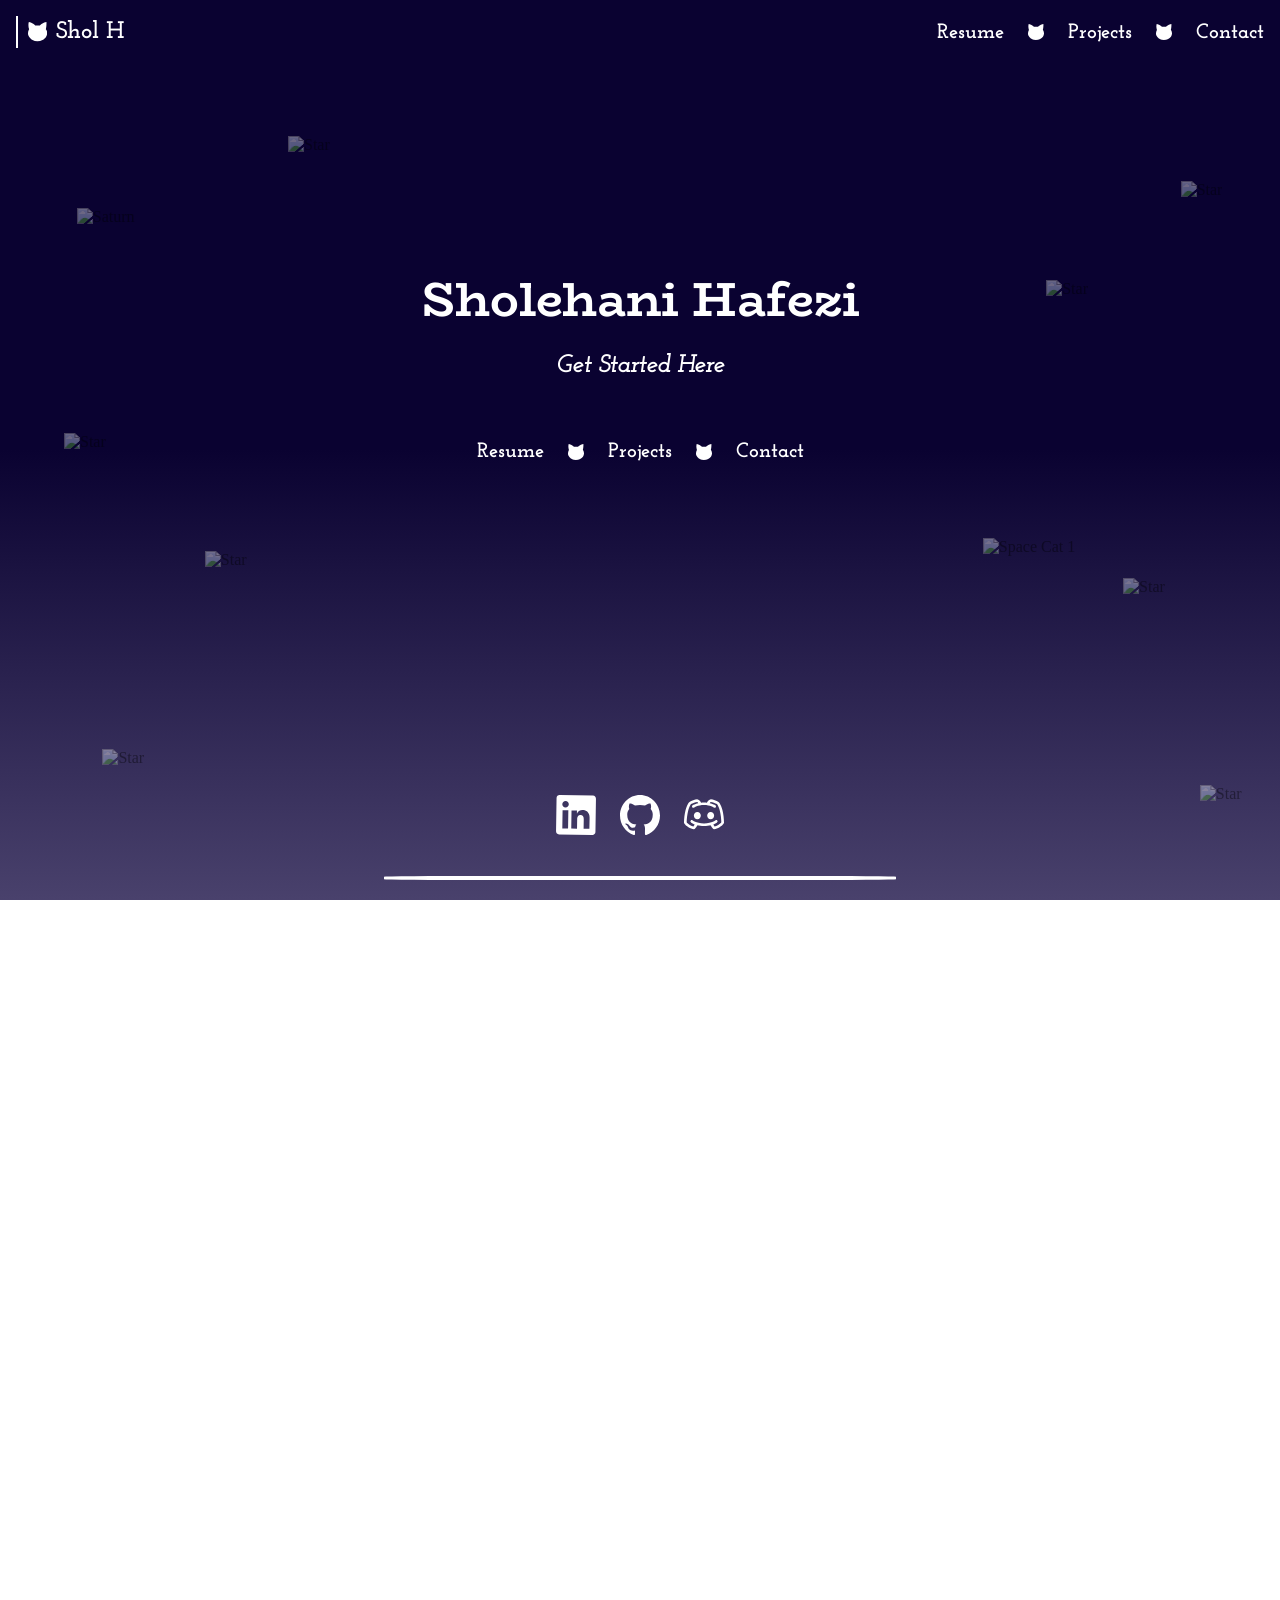
==== commit 502107b1: "fixing pages" ====
--- a/index.html
+++ b/index.html
@@ -6,8 +6,8 @@
     <title>Sholehani's Resume Website</title>
     <link href="assets/images/myicon.ico" rel="icon">
 
-    <link rel="stylesheet" type="text/css" href="/global.css">
-    <link rel="stylesheet" type="text/css" href="/styles/index.css">
+    <link rel="stylesheet" type="text/css" href="./global.css">
+    <link rel="stylesheet" type="text/css" href="./styles/index.css">
 </head>
 
 <body>
@@ -72,17 +72,17 @@
 
             <div class="page-border"></div>
 
-            <image id="saturn" class="page-img" src="/assets/images/saturn.png" alt="Saturn"></image>
-            <image id="left-star1" class="star" src="/assets/images/star.png" alt="Star"></image>
-            <image id="left-star2" class="star" src="/assets/images/star.png" alt="Star"></image>
-            <image id="left-star3" class="star" src="/assets/images/star.png" alt="Star"></image>
-            <image id="left-star4" class="star" src="/assets/images/star.png" alt="Star"></image>
-            <image id="cat1" class="page-img" src="/assets/images/space-cat1.png" alt="Space Cat 1"></image>
-            
-            <image id="right-star1" class="star" src="/assets/images/star.png" alt="Star"></image>
-            <image id="right-star2" class="star" src="/assets/images/star.png" alt="Star"></image>
-            <image id="right-star3" class="star" src="/assets/images/star.png" alt="Star"></image>
-            <image id="right-star4" class="star" src="/assets/images/star.png" alt="Star"></image>  
+            <image id="saturn" class="page-img" src="./assests/images/saturn.png" alt="Saturn"></image>
+            <image id="left-star1" class="star" src="./assests/images/star.png" alt="Star"></image>
+            <image id="left-star2" class="star" src="./assests/images/star.png" alt="Star"></image>
+            <image id="left-star3" class="star" src="./assests/images/star.png" alt="Star"></image>
+            <image id="left-star4" class="star" src="./assests/images/star.png" alt="Star"></image>
+            <image id="cat1" class="page-img" src="./assests/images/space-cat1.png" alt="Space Cat 1"></image>
+            
+            <image id="right-star1" class="star" src="./assests/images/star.png" alt="Star"></image>
+            <image id="right-star2" class="star" src="./assests/images/star.png" alt="Star"></image>
+            <image id="right-star3" class="star" src="./assests/images/star.png" alt="Star"></image>
+            <image id="right-star4" class="star" src="./assests/images/star.png" alt="Star"></image>  
         </div> 
             
         
@@ -91,7 +91,7 @@
             <div id="resume-title" class="page-title">
                 <h1 title="Resume">Resume</h1>
                 <div class="vertical-line"></div>
-                <a title="Download Resume" href="/assets/files/resume.pdf" download >
+                <a title="Download Resume" href="./assests/files/resume.pdf" download >
                 <svg class="social-icon" viewBox="-8509 -5377.5 56 41">
                     <path d="M-8491.698,-5362.121C-8491.698,-5367.781,-8486.921,-5372.369,-8481.028,-5372.369C-8475.135,-5372.369,-8470.358,-5367.781,-8470.358,-5362.121L-8470.358,-5359.559L-8467.691,-5359.559C-8462.534,-5359.559,-8458.354,-5355.544,-8458.354,-5350.591C-8458.354,-5345.639,-8462.534,-5341.624,-8467.691,-5341.624L-8467.958,-5341.624C-8469.431,-5341.624,-8470.625,-5340.477,-8470.625,-5339.062C-8470.625,-5337.647,-8469.431,-5336.500,-8467.958,-5336.500L-8467.691,-5336.500C-8460.063,-5336.491,-8453.701,-5342.096,-8453.054,-5349.396C-8452.406,-5356.695,-8457.691,-5363.254,-8465.210,-5364.483C-8466.421,-5371.974,-8473.135,-5377.500,-8481.028,-5377.500C-8488.921,-5377.500,-8495.636,-5371.974,-8496.847,-5364.483C-8504.340,-5363.227,-8509.592,-5356.680,-8508.946,-5349.401C-8508.301,-5342.121,-8501.972,-5336.522,-8494.366,-5336.500L-8494.099,-5336.500C-8492.626,-5336.500,-8491.432,-5337.647,-8491.432,-5339.062C-8491.432,-5340.477,-8492.626,-5341.624,-8494.099,-5341.624L-8494.366,-5341.624C-8499.522,-5341.624,-8503.702,-5345.639,-8503.702,-5350.591C-8503.702,-5355.544,-8499.522,-5359.559,-8494.366,-5359.559L-8491.698,-5359.559L-8491.698,-5362.121ZZM-8478.361,-5359.559C-8478.361,-5360.974,-8479.555,-5362.121,-8481.028,-5362.121C-8482.502,-5362.121,-8483.696,-5360.974,-8483.696,-5359.559L-8483.696,-5345.247L-8487.145,-5348.560C-8488.192,-5349.531,-8489.855,-5349.517,-8490.884,-5348.529C-8491.913,-5347.540,-8491.928,-5345.942,-8490.917,-5344.937L-8482.914,-5337.251C-8481.873,-5336.250,-8480.184,-5336.250,-8479.142,-5337.251L-8471.140,-5344.937C-8470.129,-5345.942,-8470.143,-5347.540,-8471.172,-5348.529C-8472.201,-5349.517,-8473.865,-5349.531,-8474.912,-5348.560L-8478.361,-5345.247L-8478.361,-5359.559ZZ" fill-rule="evenodd" clip-rule="evenodd" style="fill:#ffffff;fill-opacity:1"></path>
                 </svg>
@@ -173,13 +173,13 @@
 
             <div class="page-border"></div>
 
-            <image id="moon" class="page-img" src="/assets/images/moon.png" alt="Moon"></image>
-            <image id="left-star5" class="star" src="/assets/images/star.png" alt="Star"></image>
-            <image id="left-star6" class="star" src="/assets/images/star.png" alt="Star"></image>
-            <image id="left-star7" class="star" src="/assets/images/star.png" alt="Star"></image>
-            <image id="right-star5" class="star" src="/assets/images/star.png" alt="Star"></image>
-            <image id="right-star6" class="star" src="/assets/images/star.png" alt="Star"></image>
-            <image id="right-star6-2" class="star" src="/assets/images/star.png" alt="Star"></image>
+            <image id="moon" class="page-img" src="./assests/images/moon.png" alt="Moon"></image>
+            <image id="left-star5" class="star" src="./assests/images/star.png" alt="Star"></image>
+            <image id="left-star6" class="star" src="./assests/images/star.png" alt="Star"></image>
+            <image id="left-star7" class="star" src="./assests/images/star.png" alt="Star"></image>
+            <image id="right-star5" class="star" src="./assests/images/star.png" alt="Star"></image>
+            <image id="right-star6" class="star" src="./assests/images/star.png" alt="Star"></image>
+            <image id="right-star6-2" class="star" src="./assests/images/star.png" alt="Star"></image>
         </div>
 
         
@@ -247,14 +247,14 @@
                 </div>
             </section>
 
-            <image id="saturn-fish" class="page-img" src="/assets/images/saturn-fish.png" alt="Fish Saturn"></image>
-            <image id="sun" class="page-img" src="/assets/images/sun.png" alt="Fish Saturn"></image>
-            <image id="left-star8" class="star" src="/assets/images/star.png" alt="Star"></image>
-            <image id="left-star9" class="star" src="/assets/images/star.png" alt="Star"></image>
-            <image id="left-star10" class="star" src="/assets/images/star.png" alt="Star"></image>
-            <image id="right-star7" class="star" src="/assets/images/star.png" alt="Star"></image>
-            <image id="right-star8" class="star" src="/assets/images/star.png" alt="Star"></image>
-            <image id="right-star9" class="star" src="/assets/images/star.png" alt="Star"></image>
+            <image id="saturn-fish" class="page-img" src="./assests/images/saturn-fish.png" alt="Fish Saturn"></image>
+            <image id="sun" class="page-img" src="./assests/images/sun.png" alt="Fish Saturn"></image>
+            <image id="left-star8" class="star" src="./assests/images/star.png" alt="Star"></image>
+            <image id="left-star9" class="star" src="./assests/images/star.png" alt="Star"></image>
+            <image id="left-star10" class="star" src="./assests/images/star.png" alt="Star"></image>
+            <image id="right-star7" class="star" src="./assests/images/star.png" alt="Star"></image>
+            <image id="right-star8" class="star" src="./assests/images/star.png" alt="Star"></image>
+            <image id="right-star9" class="star" src="./assests/images/star.png" alt="Star"></image>
         </div>
 
         
@@ -285,9 +285,9 @@
                     </a>
             </nav>
 
-            <image id="ship" class="page-img" src="/assets/images/ship.png" alt="Space Ship"></image>
-            <image id="left-star11" class="star" src="/assets/images/star.png" alt="Star"></image>
-            <image id="right-star10" class="star" src="/assets/images/star.png" alt="Star"></image>
+            <image id="ship" class="page-img" src="./assests/images/ship.png" alt="Space Ship"></image>
+            <image id="left-star11" class="star" src="./assests/images/star.png" alt="Star"></image>
+            <image id="right-star10" class="star" src="./assests/images/star.png" alt="Star"></image>
         </div>
     </main>
 
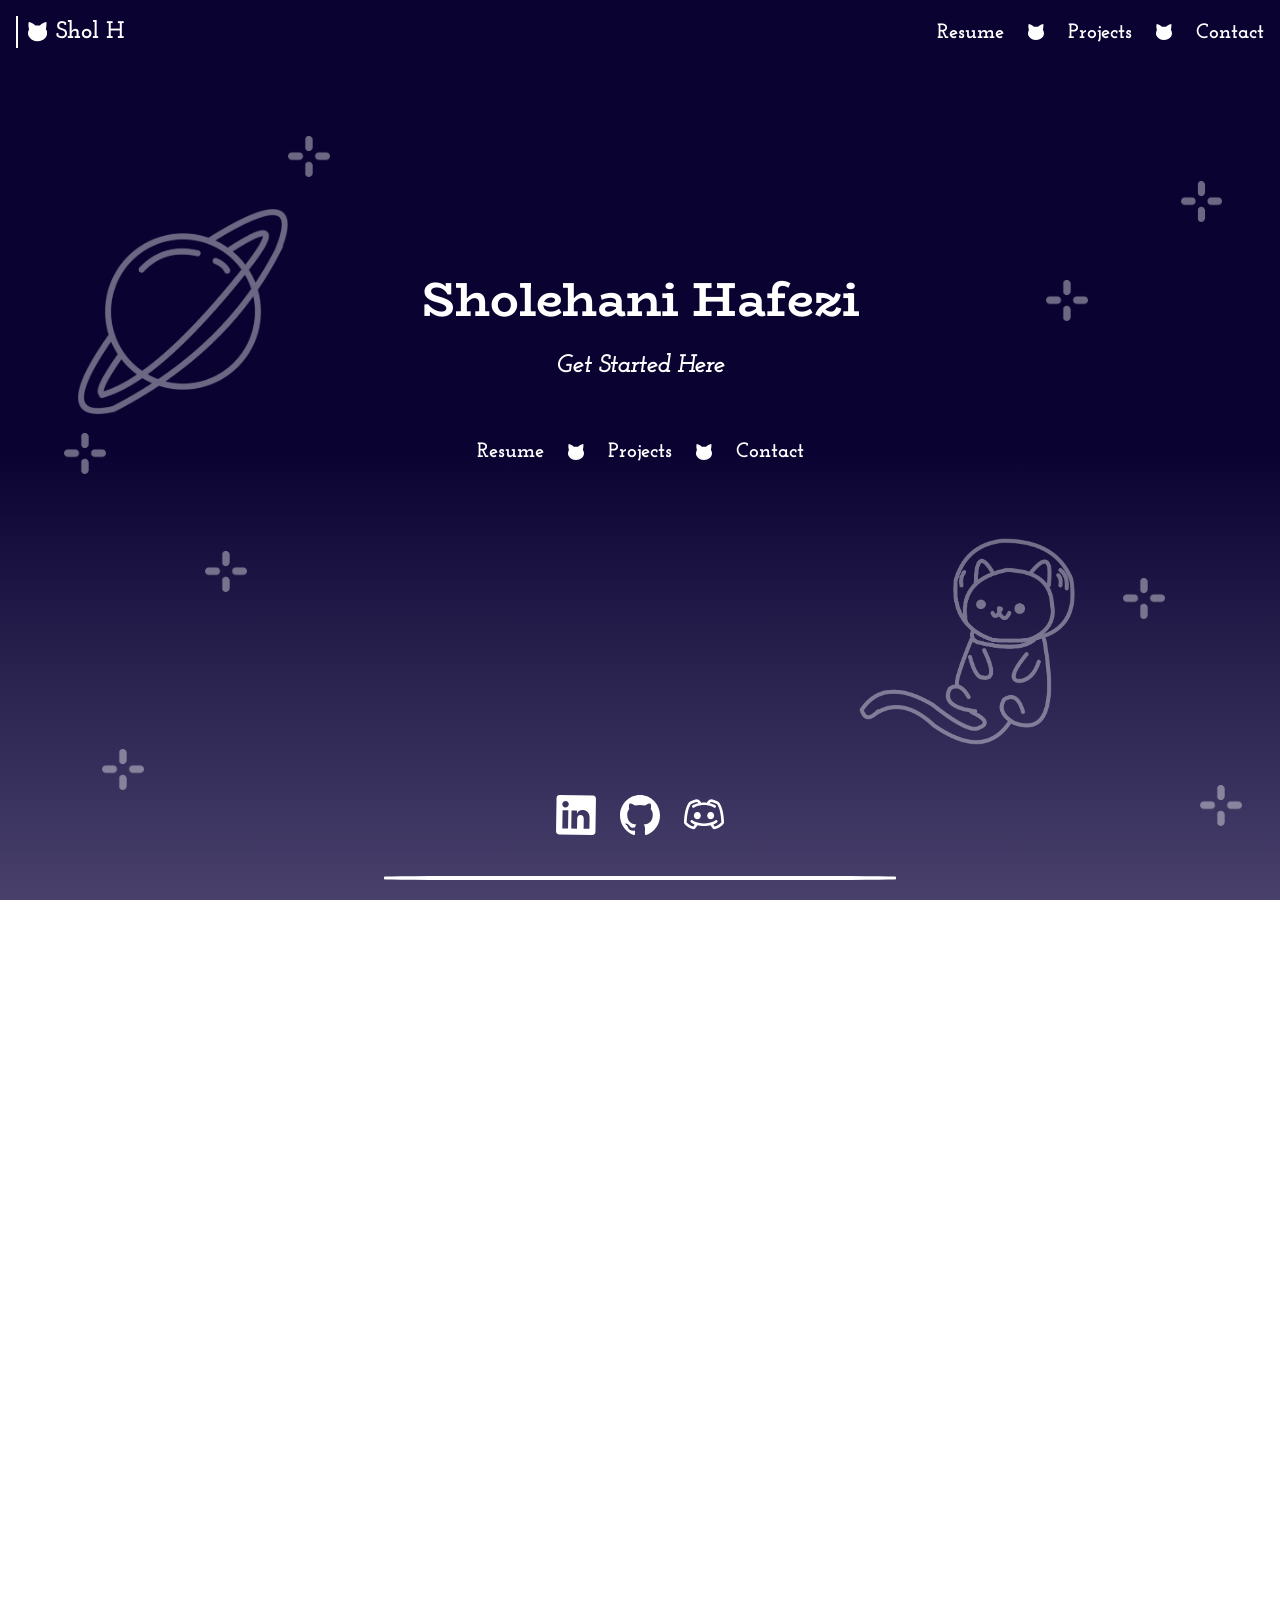
==== commit 1ff7b841: "fixing pages" ====
--- a/index.html
+++ b/index.html
@@ -72,17 +72,17 @@
 
             <div class="page-border"></div>
 
-            <image id="saturn" class="page-img" src="./assests/images/saturn.png" alt="Saturn"></image>
-            <image id="left-star1" class="star" src="./assests/images/star.png" alt="Star"></image>
-            <image id="left-star2" class="star" src="./assests/images/star.png" alt="Star"></image>
-            <image id="left-star3" class="star" src="./assests/images/star.png" alt="Star"></image>
-            <image id="left-star4" class="star" src="./assests/images/star.png" alt="Star"></image>
-            <image id="cat1" class="page-img" src="./assests/images/space-cat1.png" alt="Space Cat 1"></image>
-            
-            <image id="right-star1" class="star" src="./assests/images/star.png" alt="Star"></image>
-            <image id="right-star2" class="star" src="./assests/images/star.png" alt="Star"></image>
-            <image id="right-star3" class="star" src="./assests/images/star.png" alt="Star"></image>
-            <image id="right-star4" class="star" src="./assests/images/star.png" alt="Star"></image>  
+            <image id="saturn" class="page-img" src="/assets/images/saturn.png" alt="Saturn"></image>
+            <image id="left-star1" class="star" src="/assets/images/star.png" alt="Star"></image>
+            <image id="left-star2" class="star" src="/assets/images/star.png" alt="Star"></image>
+            <image id="left-star3" class="star" src="/assets/images/star.png" alt="Star"></image>
+            <image id="left-star4" class="star" src="/assets/images/star.png" alt="Star"></image>
+            <image id="cat1" class="page-img" src="/assets/images/space-cat1.png" alt="Space Cat 1"></image>
+            
+            <image id="right-star1" class="star" src="/assets/images/star.png" alt="Star"></image>
+            <image id="right-star2" class="star" src="/assets/images/star.png" alt="Star"></image>
+            <image id="right-star3" class="star" src="/assets/images/star.png" alt="Star"></image>
+            <image id="right-star4" class="star" src="/assets/images/star.png" alt="Star"></image>  
         </div> 
             
         
@@ -91,7 +91,7 @@
             <div id="resume-title" class="page-title">
                 <h1 title="Resume">Resume</h1>
                 <div class="vertical-line"></div>
-                <a title="Download Resume" href="./assests/files/resume.pdf" download >
+                <a title="Download Resume" href="/assets/files/resume.pdf" download >
                 <svg class="social-icon" viewBox="-8509 -5377.5 56 41">
                     <path d="M-8491.698,-5362.121C-8491.698,-5367.781,-8486.921,-5372.369,-8481.028,-5372.369C-8475.135,-5372.369,-8470.358,-5367.781,-8470.358,-5362.121L-8470.358,-5359.559L-8467.691,-5359.559C-8462.534,-5359.559,-8458.354,-5355.544,-8458.354,-5350.591C-8458.354,-5345.639,-8462.534,-5341.624,-8467.691,-5341.624L-8467.958,-5341.624C-8469.431,-5341.624,-8470.625,-5340.477,-8470.625,-5339.062C-8470.625,-5337.647,-8469.431,-5336.500,-8467.958,-5336.500L-8467.691,-5336.500C-8460.063,-5336.491,-8453.701,-5342.096,-8453.054,-5349.396C-8452.406,-5356.695,-8457.691,-5363.254,-8465.210,-5364.483C-8466.421,-5371.974,-8473.135,-5377.500,-8481.028,-5377.500C-8488.921,-5377.500,-8495.636,-5371.974,-8496.847,-5364.483C-8504.340,-5363.227,-8509.592,-5356.680,-8508.946,-5349.401C-8508.301,-5342.121,-8501.972,-5336.522,-8494.366,-5336.500L-8494.099,-5336.500C-8492.626,-5336.500,-8491.432,-5337.647,-8491.432,-5339.062C-8491.432,-5340.477,-8492.626,-5341.624,-8494.099,-5341.624L-8494.366,-5341.624C-8499.522,-5341.624,-8503.702,-5345.639,-8503.702,-5350.591C-8503.702,-5355.544,-8499.522,-5359.559,-8494.366,-5359.559L-8491.698,-5359.559L-8491.698,-5362.121ZZM-8478.361,-5359.559C-8478.361,-5360.974,-8479.555,-5362.121,-8481.028,-5362.121C-8482.502,-5362.121,-8483.696,-5360.974,-8483.696,-5359.559L-8483.696,-5345.247L-8487.145,-5348.560C-8488.192,-5349.531,-8489.855,-5349.517,-8490.884,-5348.529C-8491.913,-5347.540,-8491.928,-5345.942,-8490.917,-5344.937L-8482.914,-5337.251C-8481.873,-5336.250,-8480.184,-5336.250,-8479.142,-5337.251L-8471.140,-5344.937C-8470.129,-5345.942,-8470.143,-5347.540,-8471.172,-5348.529C-8472.201,-5349.517,-8473.865,-5349.531,-8474.912,-5348.560L-8478.361,-5345.247L-8478.361,-5359.559ZZ" fill-rule="evenodd" clip-rule="evenodd" style="fill:#ffffff;fill-opacity:1"></path>
                 </svg>
@@ -173,13 +173,13 @@
 
             <div class="page-border"></div>
 
-            <image id="moon" class="page-img" src="./assests/images/moon.png" alt="Moon"></image>
-            <image id="left-star5" class="star" src="./assests/images/star.png" alt="Star"></image>
-            <image id="left-star6" class="star" src="./assests/images/star.png" alt="Star"></image>
-            <image id="left-star7" class="star" src="./assests/images/star.png" alt="Star"></image>
-            <image id="right-star5" class="star" src="./assests/images/star.png" alt="Star"></image>
-            <image id="right-star6" class="star" src="./assests/images/star.png" alt="Star"></image>
-            <image id="right-star6-2" class="star" src="./assests/images/star.png" alt="Star"></image>
+            <image id="moon" class="page-img" src="/assets/images/moon.png" alt="Moon"></image>
+            <image id="left-star5" class="star" src="/assets/images/star.png" alt="Star"></image>
+            <image id="left-star6" class="star" src="/assets/images/star.png" alt="Star"></image>
+            <image id="left-star7" class="star" src="/assets/images/star.png" alt="Star"></image>
+            <image id="right-star5" class="star" src="/assets/images/star.png" alt="Star"></image>
+            <image id="right-star6" class="star" src="/assets/images/star.png" alt="Star"></image>
+            <image id="right-star6-2" class="star" src="/assets/images/star.png" alt="Star"></image>
         </div>
 
         
@@ -247,14 +247,14 @@
                 </div>
             </section>
 
-            <image id="saturn-fish" class="page-img" src="./assests/images/saturn-fish.png" alt="Fish Saturn"></image>
-            <image id="sun" class="page-img" src="./assests/images/sun.png" alt="Fish Saturn"></image>
-            <image id="left-star8" class="star" src="./assests/images/star.png" alt="Star"></image>
-            <image id="left-star9" class="star" src="./assests/images/star.png" alt="Star"></image>
-            <image id="left-star10" class="star" src="./assests/images/star.png" alt="Star"></image>
-            <image id="right-star7" class="star" src="./assests/images/star.png" alt="Star"></image>
-            <image id="right-star8" class="star" src="./assests/images/star.png" alt="Star"></image>
-            <image id="right-star9" class="star" src="./assests/images/star.png" alt="Star"></image>
+            <image id="saturn-fish" class="page-img" src="/assets/images/saturn-fish.png" alt="Fish Saturn"></image>
+            <image id="sun" class="page-img" src="/assets/images/sun.png" alt="Fish Saturn"></image>
+            <image id="left-star8" class="star" src="/assets/images/star.png" alt="Star"></image>
+            <image id="left-star9" class="star" src="/assets/images/star.png" alt="Star"></image>
+            <image id="left-star10" class="star" src="/assets/images/star.png" alt="Star"></image>
+            <image id="right-star7" class="star" src="/assets/images/star.png" alt="Star"></image>
+            <image id="right-star8" class="star" src="/assets/images/star.png" alt="Star"></image>
+            <image id="right-star9" class="star" src="/assets/images/star.png" alt="Star"></image>
         </div>
 
         
@@ -285,9 +285,9 @@
                     </a>
             </nav>
 
-            <image id="ship" class="page-img" src="./assests/images/ship.png" alt="Space Ship"></image>
-            <image id="left-star11" class="star" src="./assests/images/star.png" alt="Star"></image>
-            <image id="right-star10" class="star" src="./assests/images/star.png" alt="Star"></image>
+            <image id="ship" class="page-img" src="/assets/images/ship.png" alt="Space Ship"></image>
+            <image id="left-star11" class="star" src="/assets/images/star.png" alt="Star"></image>
+            <image id="right-star10" class="star" src="/assets/images/star.png" alt="Star"></image>
         </div>
     </main>
 
--- a/global.css
+++ b/global.css
@@ -46,36 +46,36 @@
     font-family: "BioRhyme";
     font-style: normal;
     font-weight: 300;
-    src: url(/fonts/BioRhyme/BioRhyme-Regular.ttf) format("truetype");
+    src: url(./fonts/BioRhyme/BioRhyme-Regular.ttf) format("truetype");
 }
 @font-face {
     font-family: "BioRhyme";
     font-style: light;
     font-weight: 300;
-    src: url(/fonts/BioRhyme/BioRhyme-Light.ttf) format("truetype");
+    src: url(./fonts/BioRhyme/BioRhyme-Light.ttf) format("truetype");
 }
 @font-face {
     font-family: "BioRhyme";
     font-style: bold;
     font-weight: 300;
-    src: url(/fonts/BioRhyme/BioRhyme-Bold.ttf) format("truetype");
+    src: url(./fonts/BioRhyme/BioRhyme-Bold.ttf) format("truetype");
 }
 
 @font-face {
     font-family: "JosefinSlab";
     font-style: normal;
     font-weight: 400;
-    src: url(/fonts/Josefin_Slab/JosefinSlab-Regular.ttf) format("truetype");
+    src: url(./fonts/Josefin_Slab/JosefinSlab-Regular.ttf) format("truetype");
 }
 @font-face {
     font-family: "JosefinSlab";
     font-style: italic;
     font-weight: 400;
-    src: url(/fonts/Josefin_Slab/JosefinSlab-Italic.ttf) format("truetype");
+    src: url(./fonts/Josefin_Slab/JosefinSlab-Italic.ttf) format("truetype");
 }
 @font-face {
     font-family: "JosefinSlab";
     font-style: bold;
     font-weight: 400;
-    src: url(/fonts/Josefin_Slab/JosefinSlab-Bold.ttf) format("truetype");
+    src: url(./fonts/Josefin_Slab/JosefinSlab-Bold.ttf) format("truetype");
 }
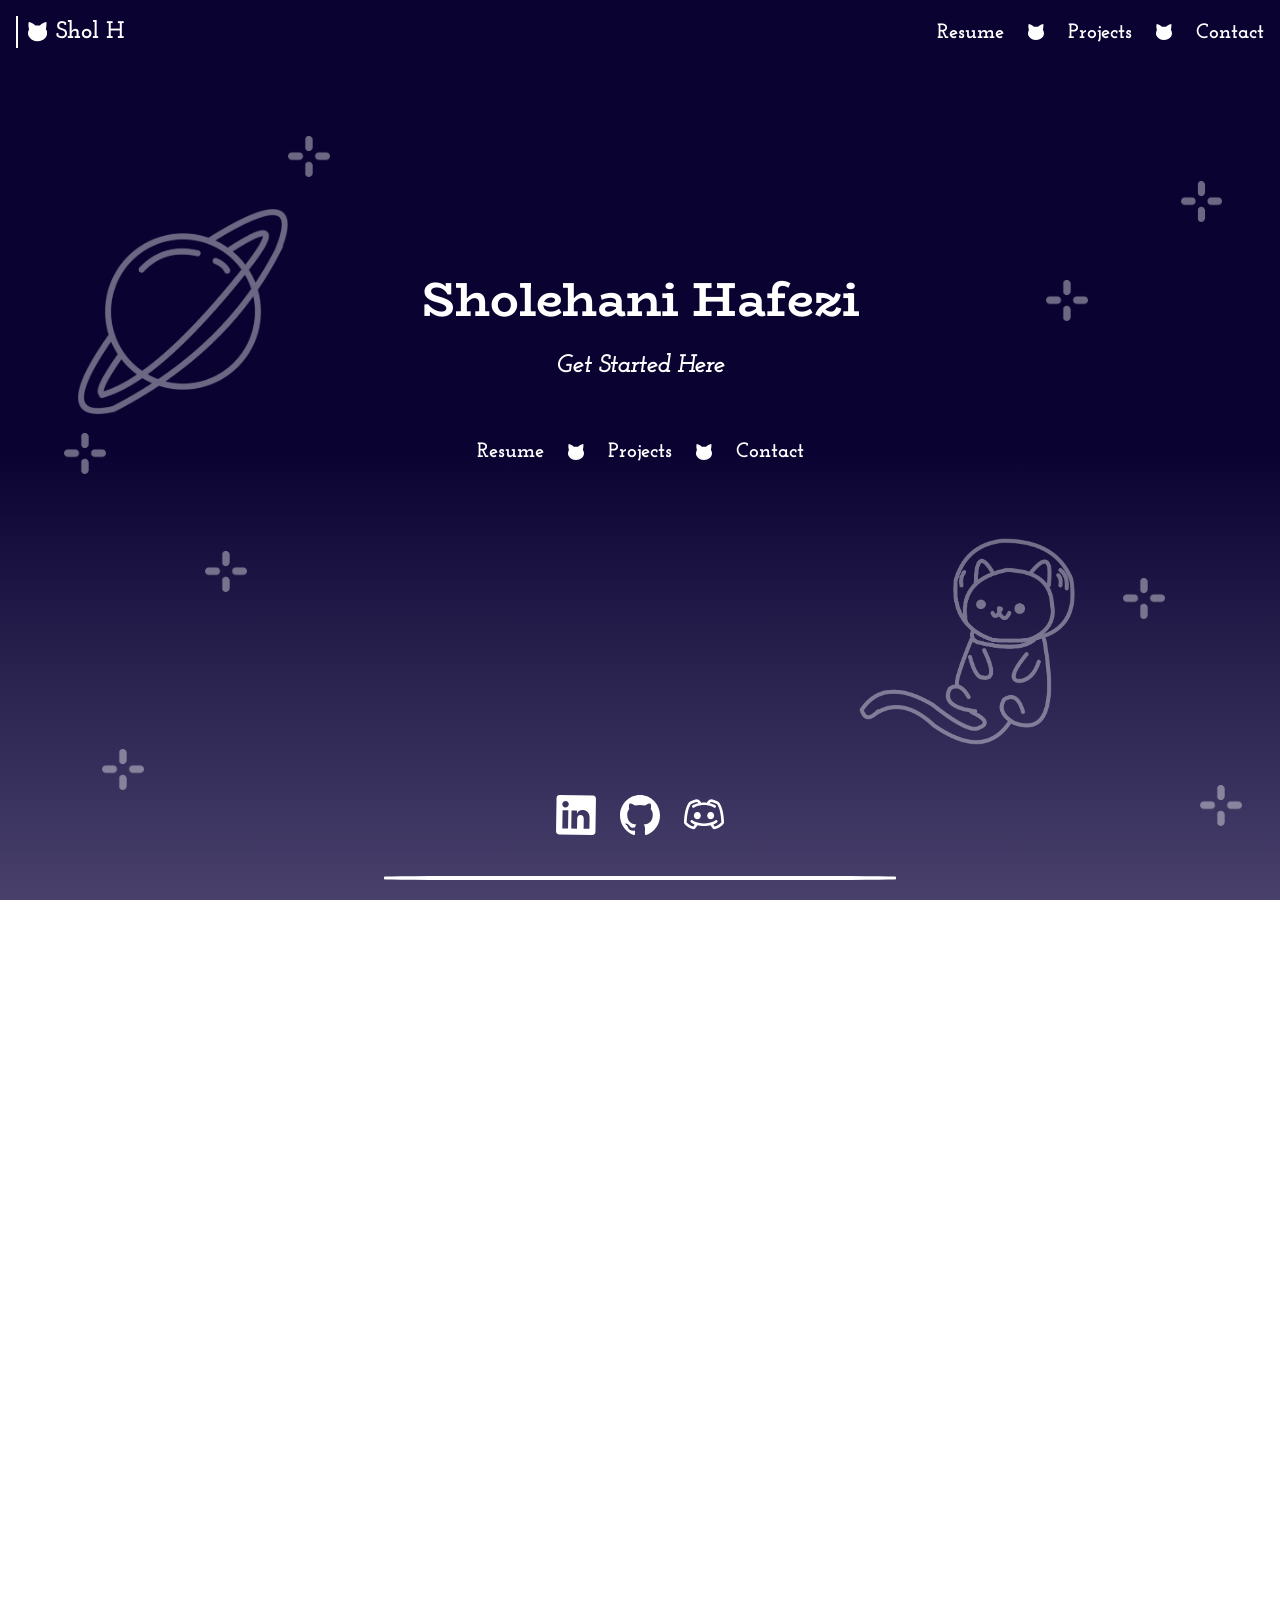
==== commit 58d7661d: "adjusted resume title size" ====
--- a/index.html
+++ b/index.html
@@ -72,26 +72,26 @@
 
             <div class="page-border"></div>
 
-            <image id="saturn" class="page-img" src="/assets/images/saturn.png" alt="Saturn"></image>
-            <image id="left-star1" class="star" src="/assets/images/star.png" alt="Star"></image>
-            <image id="left-star2" class="star" src="/assets/images/star.png" alt="Star"></image>
-            <image id="left-star3" class="star" src="/assets/images/star.png" alt="Star"></image>
-            <image id="left-star4" class="star" src="/assets/images/star.png" alt="Star"></image>
-            <image id="cat1" class="page-img" src="/assets/images/space-cat1.png" alt="Space Cat 1"></image>
-            
-            <image id="right-star1" class="star" src="/assets/images/star.png" alt="Star"></image>
-            <image id="right-star2" class="star" src="/assets/images/star.png" alt="Star"></image>
-            <image id="right-star3" class="star" src="/assets/images/star.png" alt="Star"></image>
-            <image id="right-star4" class="star" src="/assets/images/star.png" alt="Star"></image>  
+            <image id="saturn" class="page-img" src="./assets/images/saturn.png" alt="Saturn"></image>
+            <image id="left-star1" class="star" src="./assets/images/star.png" alt="Star"></image>
+            <image id="left-star2" class="star" src="./assets/images/star.png" alt="Star"></image>
+            <image id="left-star3" class="star" src="./assets/images/star.png" alt="Star"></image>
+            <image id="left-star4" class="star" src="./assets/images/star.png" alt="Star"></image>
+            <image id="cat1" class="page-img" src="./assets/images/space-cat1.png" alt="Space Cat 1"></image>
+            
+            <image id="right-star1" class="star" src="./assets/images/star.png" alt="Star"></image>
+            <image id="right-star2" class="star" src="./assets/images/star.png" alt="Star"></image>
+            <image id="right-star3" class="star" src="./assets/images/star.png" alt="Star"></image>
+            <image id="right-star4" class="star" src="./assets/images/star.png" alt="Star"></image>  
         </div> 
             
         
 
         <div id="resume-page" class="page">
             <div id="resume-title" class="page-title">
-                <h1 title="Resume">Resume</h1>
+                <h1 class="page-title" title="Resume">Resume</h1>
                 <div class="vertical-line"></div>
-                <a title="Download Resume" href="/assets/files/resume.pdf" download >
+                <a title="Download Resume" href="./assets/files/resume.pdf" download >
                 <svg class="social-icon" viewBox="-8509 -5377.5 56 41">
                     <path d="M-8491.698,-5362.121C-8491.698,-5367.781,-8486.921,-5372.369,-8481.028,-5372.369C-8475.135,-5372.369,-8470.358,-5367.781,-8470.358,-5362.121L-8470.358,-5359.559L-8467.691,-5359.559C-8462.534,-5359.559,-8458.354,-5355.544,-8458.354,-5350.591C-8458.354,-5345.639,-8462.534,-5341.624,-8467.691,-5341.624L-8467.958,-5341.624C-8469.431,-5341.624,-8470.625,-5340.477,-8470.625,-5339.062C-8470.625,-5337.647,-8469.431,-5336.500,-8467.958,-5336.500L-8467.691,-5336.500C-8460.063,-5336.491,-8453.701,-5342.096,-8453.054,-5349.396C-8452.406,-5356.695,-8457.691,-5363.254,-8465.210,-5364.483C-8466.421,-5371.974,-8473.135,-5377.500,-8481.028,-5377.500C-8488.921,-5377.500,-8495.636,-5371.974,-8496.847,-5364.483C-8504.340,-5363.227,-8509.592,-5356.680,-8508.946,-5349.401C-8508.301,-5342.121,-8501.972,-5336.522,-8494.366,-5336.500L-8494.099,-5336.500C-8492.626,-5336.500,-8491.432,-5337.647,-8491.432,-5339.062C-8491.432,-5340.477,-8492.626,-5341.624,-8494.099,-5341.624L-8494.366,-5341.624C-8499.522,-5341.624,-8503.702,-5345.639,-8503.702,-5350.591C-8503.702,-5355.544,-8499.522,-5359.559,-8494.366,-5359.559L-8491.698,-5359.559L-8491.698,-5362.121ZZM-8478.361,-5359.559C-8478.361,-5360.974,-8479.555,-5362.121,-8481.028,-5362.121C-8482.502,-5362.121,-8483.696,-5360.974,-8483.696,-5359.559L-8483.696,-5345.247L-8487.145,-5348.560C-8488.192,-5349.531,-8489.855,-5349.517,-8490.884,-5348.529C-8491.913,-5347.540,-8491.928,-5345.942,-8490.917,-5344.937L-8482.914,-5337.251C-8481.873,-5336.250,-8480.184,-5336.250,-8479.142,-5337.251L-8471.140,-5344.937C-8470.129,-5345.942,-8470.143,-5347.540,-8471.172,-5348.529C-8472.201,-5349.517,-8473.865,-5349.531,-8474.912,-5348.560L-8478.361,-5345.247L-8478.361,-5359.559ZZ" fill-rule="evenodd" clip-rule="evenodd" style="fill:#ffffff;fill-opacity:1"></path>
                 </svg>
@@ -173,13 +173,13 @@
 
             <div class="page-border"></div>
 
-            <image id="moon" class="page-img" src="/assets/images/moon.png" alt="Moon"></image>
-            <image id="left-star5" class="star" src="/assets/images/star.png" alt="Star"></image>
-            <image id="left-star6" class="star" src="/assets/images/star.png" alt="Star"></image>
-            <image id="left-star7" class="star" src="/assets/images/star.png" alt="Star"></image>
-            <image id="right-star5" class="star" src="/assets/images/star.png" alt="Star"></image>
-            <image id="right-star6" class="star" src="/assets/images/star.png" alt="Star"></image>
-            <image id="right-star6-2" class="star" src="/assets/images/star.png" alt="Star"></image>
+            <image id="moon" class="page-img" src="./assets/images/moon.png" alt="Moon"></image>
+            <image id="left-star5" class="star" src="./assets/images/star.png" alt="Star"></image>
+            <image id="left-star6" class="star" src="./assets/images/star.png" alt="Star"></image>
+            <image id="left-star7" class="star" src="./assets/images/star.png" alt="Star"></image>
+            <image id="right-star5" class="star" src="./assets/images/star.png" alt="Star"></image>
+            <image id="right-star6" class="star" src="./assets/images/star.png" alt="Star"></image>
+            <image id="right-star6-2" class="star" src="./assets/images/star.png" alt="Star"></image>
         </div>
 
         
@@ -247,14 +247,14 @@
                 </div>
             </section>
 
-            <image id="saturn-fish" class="page-img" src="/assets/images/saturn-fish.png" alt="Fish Saturn"></image>
-            <image id="sun" class="page-img" src="/assets/images/sun.png" alt="Fish Saturn"></image>
-            <image id="left-star8" class="star" src="/assets/images/star.png" alt="Star"></image>
-            <image id="left-star9" class="star" src="/assets/images/star.png" alt="Star"></image>
-            <image id="left-star10" class="star" src="/assets/images/star.png" alt="Star"></image>
-            <image id="right-star7" class="star" src="/assets/images/star.png" alt="Star"></image>
-            <image id="right-star8" class="star" src="/assets/images/star.png" alt="Star"></image>
-            <image id="right-star9" class="star" src="/assets/images/star.png" alt="Star"></image>
+            <image id="saturn-fish" class="page-img" src="./assets/images/saturn-fish.png" alt="Fish Saturn"></image>
+            <image id="sun" class="page-img" src="./assets/images/sun.png" alt="Fish Saturn"></image>
+            <image id="left-star8" class="star" src="./assets/images/star.png" alt="Star"></image>
+            <image id="left-star9" class="star" src="./assets/images/star.png" alt="Star"></image>
+            <image id="left-star10" class="star" src="./assets/images/star.png" alt="Star"></image>
+            <image id="right-star7" class="star" src="./assets/images/star.png" alt="Star"></image>
+            <image id="right-star8" class="star" src="./assets/images/star.png" alt="Star"></image>
+            <image id="right-star9" class="star" src="./assets/images/star.png" alt="Star"></image>
         </div>
 
         
@@ -285,9 +285,9 @@
                     </a>
             </nav>
 
-            <image id="ship" class="page-img" src="/assets/images/ship.png" alt="Space Ship"></image>
-            <image id="left-star11" class="star" src="/assets/images/star.png" alt="Star"></image>
-            <image id="right-star10" class="star" src="/assets/images/star.png" alt="Star"></image>
+            <image id="ship" class="page-img" src="./assets/images/ship.png" alt="Space Ship"></image>
+            <image id="left-star11" class="star" src="./assets/images/star.png" alt="Star"></image>
+            <image id="right-star10" class="star" src="./assets/images/star.png" alt="Star"></image>
         </div>
     </main>
 
--- a/styles/index.css
+++ b/styles/index.css
@@ -103,6 +103,11 @@
     align-items: center;
     justify-content: center;
     column-gap: 2vw;
+}
+#resume-title > h1 {
+    margin-top: auto;
+    margin-bottom: auto;
+
 }
 
 #project-page {
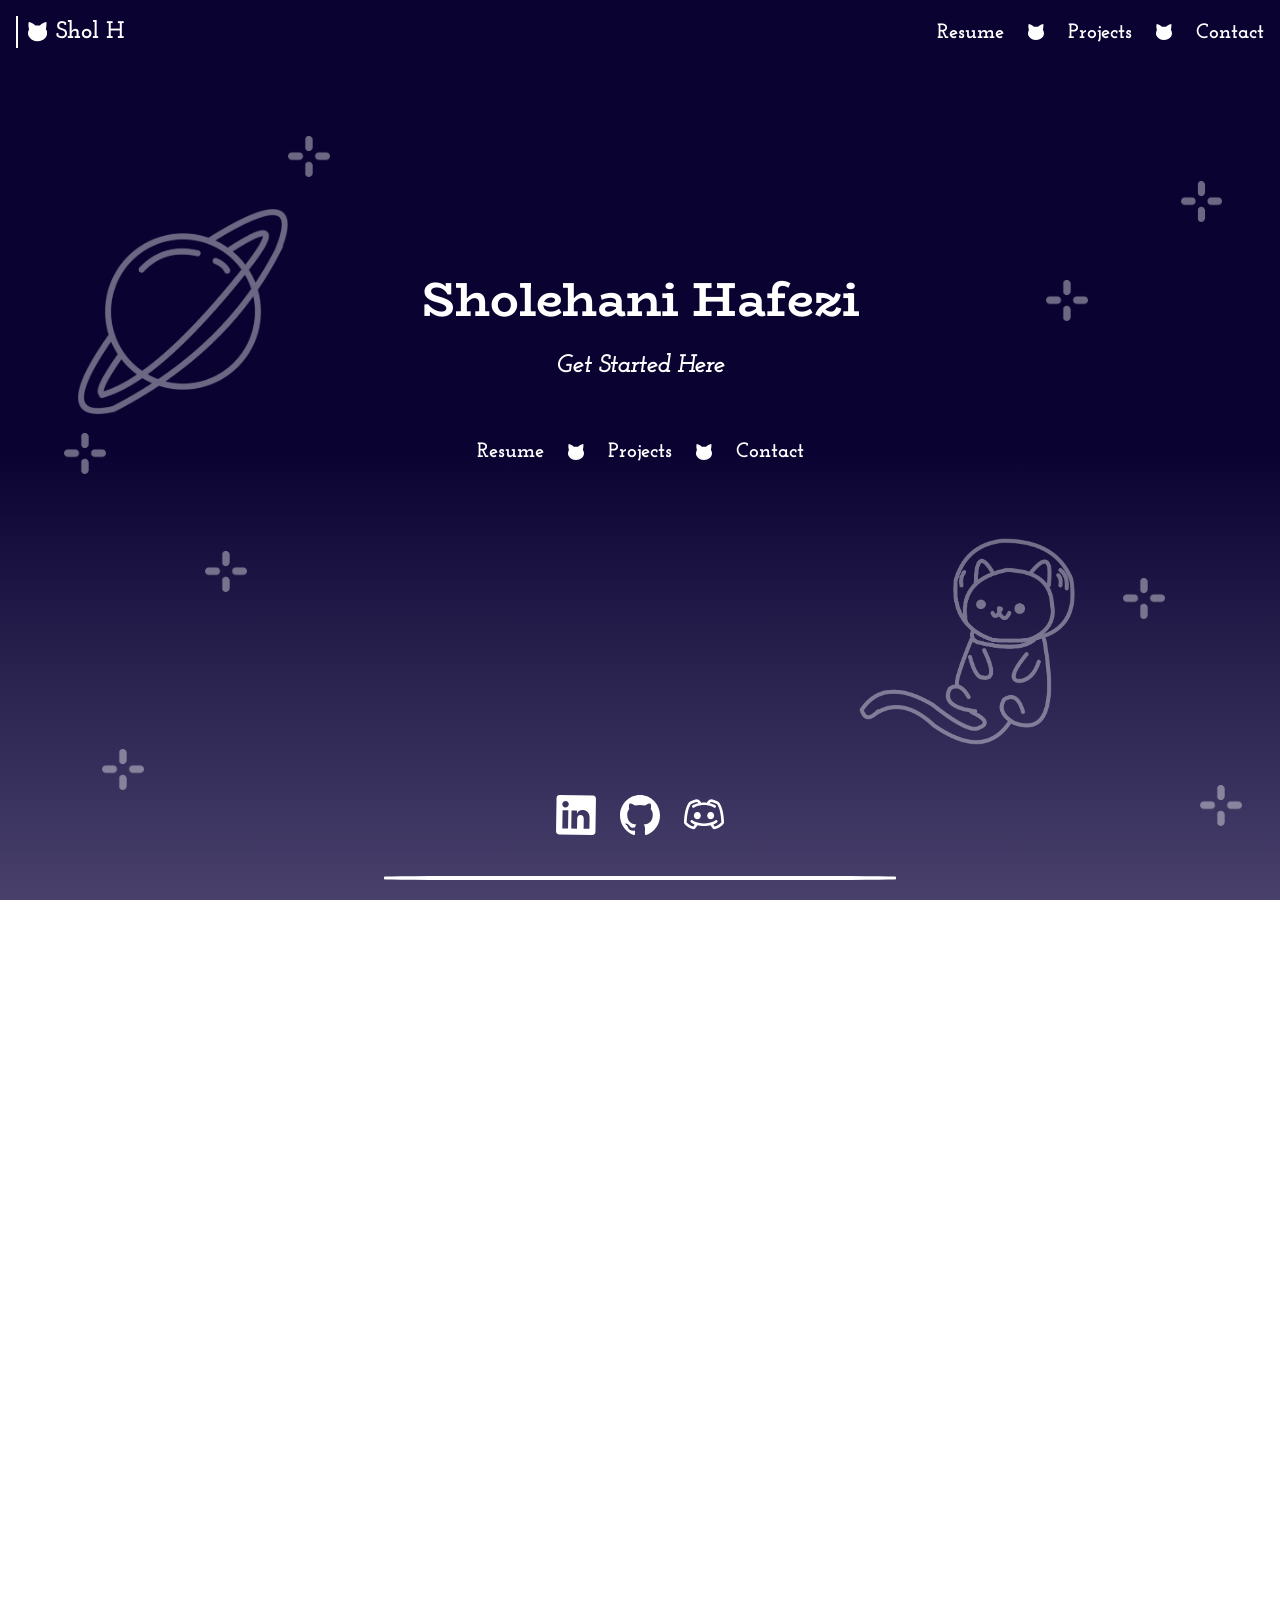
==== commit a7cafb46: "update resume" ====
--- a/index.html
+++ b/index.html
@@ -105,7 +105,7 @@
                     <h2>University of California, San Diego</h2>
                     <div class="text-p">
                         <h3>La Jolla, CA</h3>
-                        <p>Bachelor of Arts in Computer Science</p>
+                        <p>Bachelor of Arts in Computer Science | GPA: 3.39</p>
                     </div>
                 </div>
             </section>
@@ -117,7 +117,7 @@
                     <h2>San Diego Miramar College</h2>
                     <div class="text-p">
                         <h3>San Diego, CA</h3>
-                        <p>Associate Degree in Pre-Engineering Studies</p>
+                        <p>Associate Degree in Pre-Engineering Studies | GPA: 4.0</p>
                     </div>
                 </div>
             </section>
@@ -165,7 +165,7 @@
                         <ul class="text-p">
                             <li>Implemented robots' controls and autonomous phases using Java on Android-based robots</li>
                             <li>Competed in regional state competitions and troubleshooted spontaneous robot issues</li>
-                            <li>Presented our robot's semantics at multiple local outreach events</li>
+                            <li>Presented our robot's design at multiple local outreach events</li>
                         </ul>
                     </div>
                 </div>
--- a/styles/index.css
+++ b/styles/index.css
@@ -138,7 +138,6 @@
     display: flex;
     flex-direction: row;
     justify-content: space-between;
-    column-gap: 18vw;
 }
 section > h2 {
     min-width: 15vw;
@@ -378,6 +377,9 @@
     #home-social {
         margin-top: 18vh;
     }
+    section {
+        column-gap: 15vw;
+    }
 }
 
 @media screen and (max-device-width: 479px) {
@@ -400,4 +402,7 @@
     .page-img {
         height: 12vh;
     }
+    section {
+        column-gap: 18vw;
+    }
 }
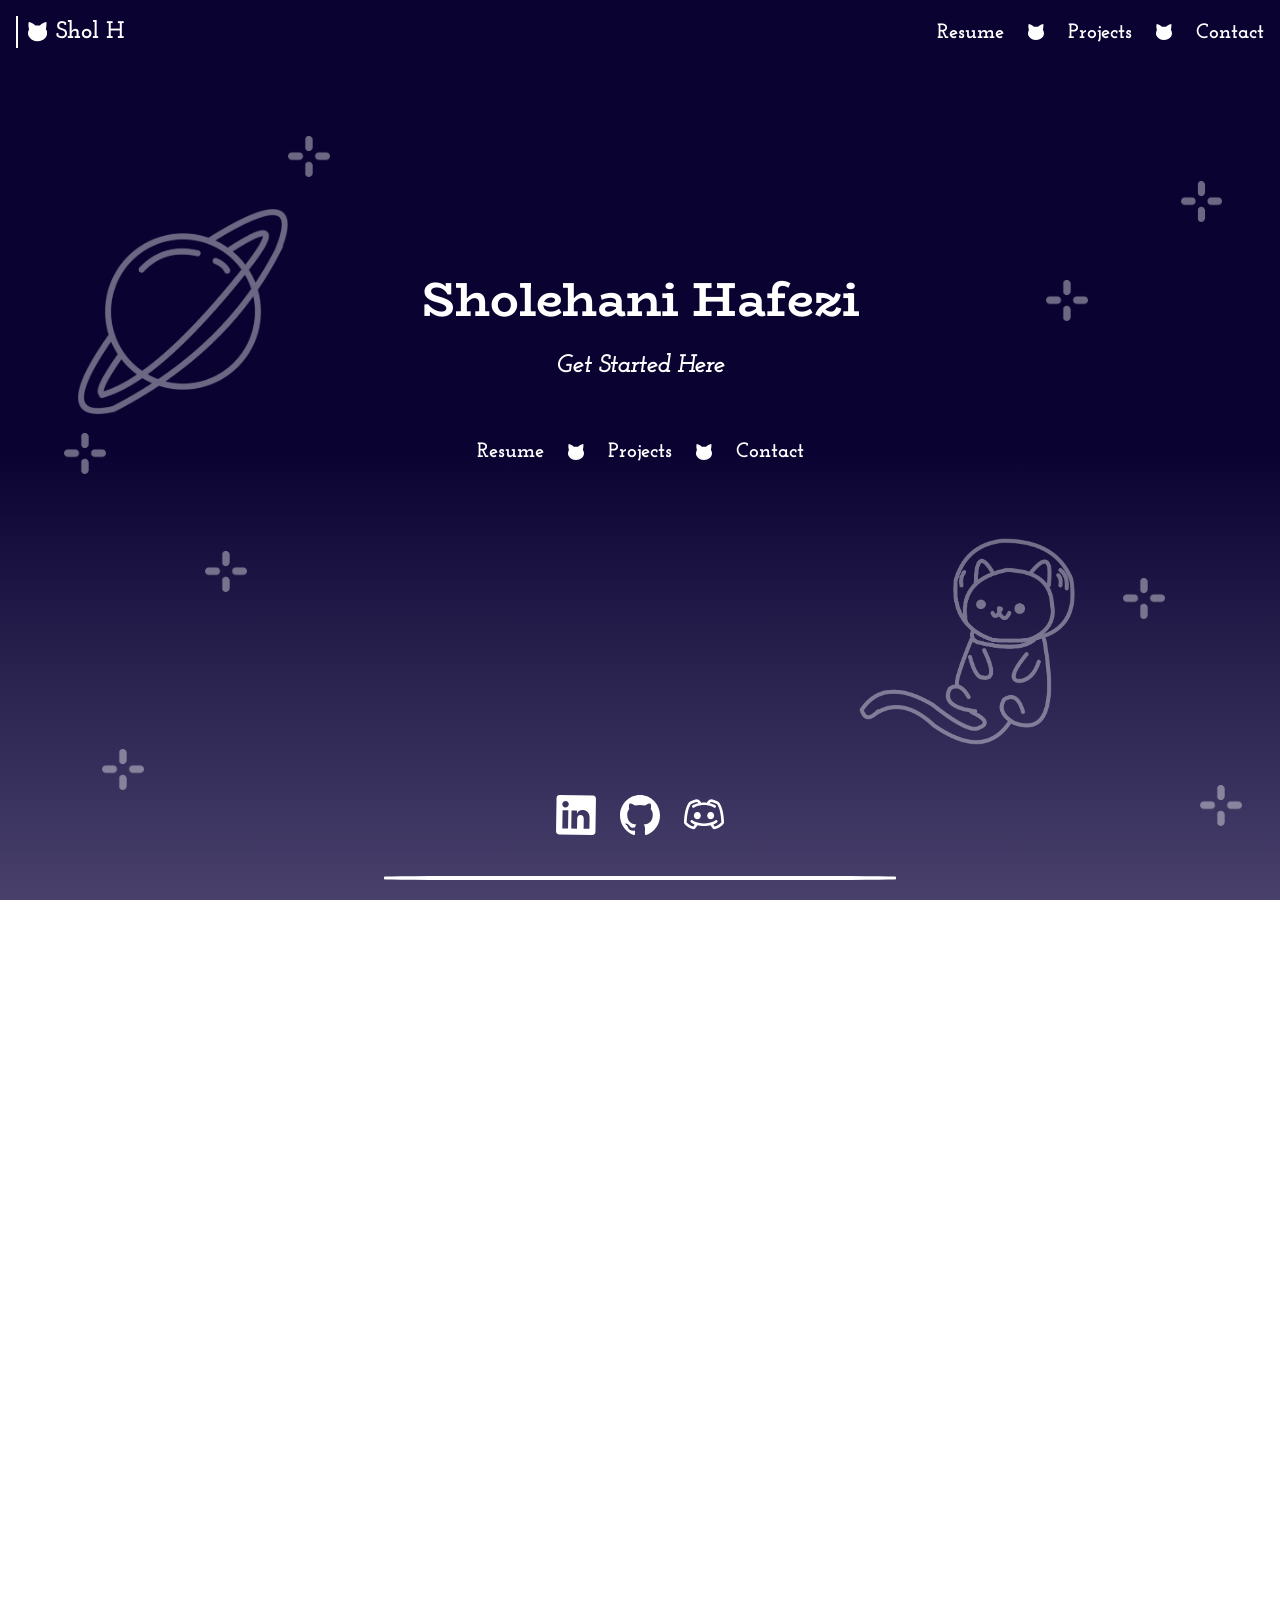
==== commit 12d8f528: "updated resume" ====
--- a/index.html
+++ b/index.html
@@ -193,10 +193,10 @@
                     <a title="University Enroll System" href="https://github.com/Sholehani/UniEnrollSystem"><h2 title="University Enrollment System">University Enrollment System </h2></a>
                     <div class="text-p">
                         <ul class="text-p">
-                            <li>Developed a local Java application using Postgres JDBC Driver to interact with a database</li>
-                            <li>Hosted forms for students and faculty to enroll/manage university courses and degree requirements</li>
-                            <li>Managed Postgres DBMS database to receive and send data based on form interactions</li>
-                            <li>Enabled multiple processing options based on user search settings and stored data</li>
+                            <li>Developed a local Java application using Postgres JDBC Driver to interact with a local database</li>
+                            <li>Hosted HTML forms for users to manage university courses, students, faculty, and degree information</li>
+                            <li>Used Java and a DBMS to manage the database and handle data input from HTML forms</li>
+                            <li>Enabled users to execute predefined queries against constantly changing dataset</li>
                         </ul>
                     </div>
                 </div>
@@ -225,8 +225,8 @@
                     <div class="text-p">
                         <ul class="text-p">
                             <li>Developed a web application to predict users' fortunes and store their findings</li>
-                            <li>Integrated CI/CD pipeline to better simulate agile project management</li>
-                            <li>Implemented website's back-end for fetching and sending users' fortunes using Node.js</li>
+                            <li>Integrated CI/CD pipeline using GitHub Actions to simulate agile development</li>
+                            <li>Implemented the back-end API using Node.js to retrieve and deliver user fortunes</li>
                             <li>Followed industry-like group procedures such as conducting sprints, retrospectives, and using ADR's</li>
                         </ul>
                     </div>
